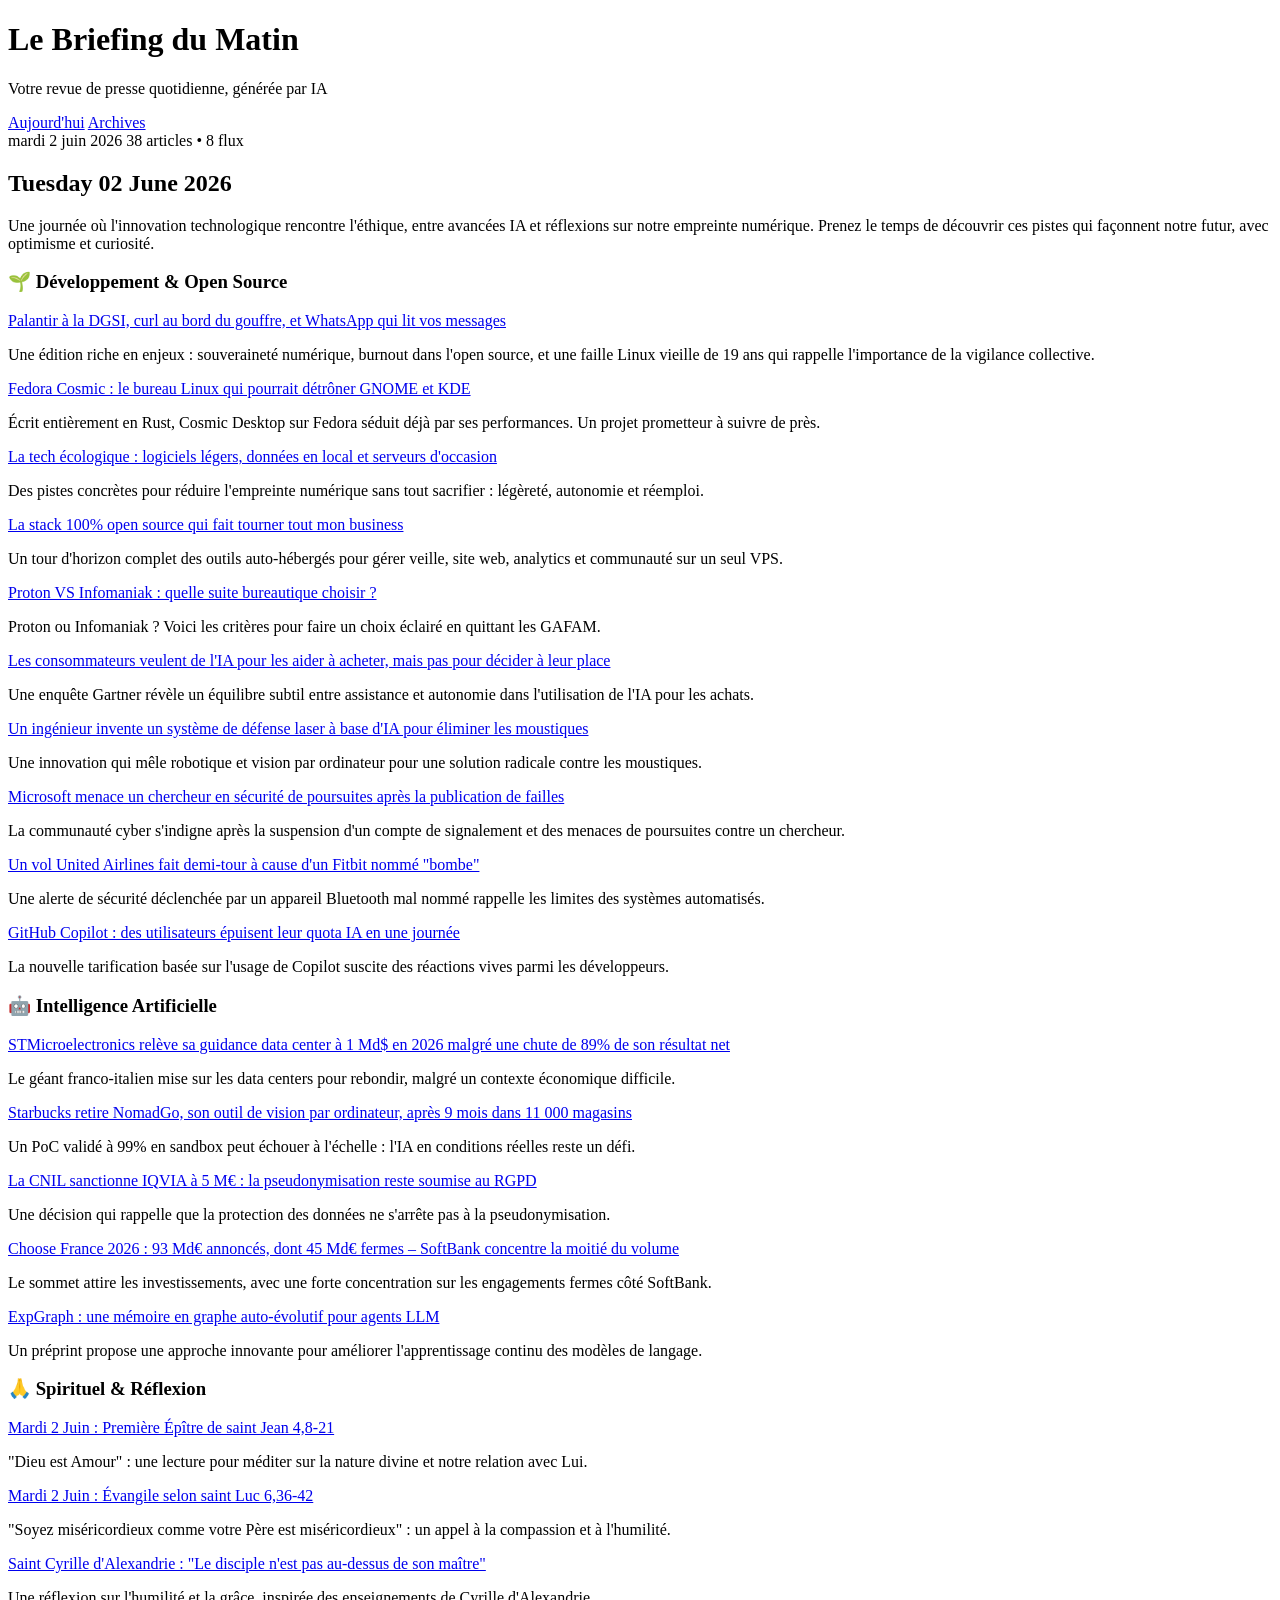
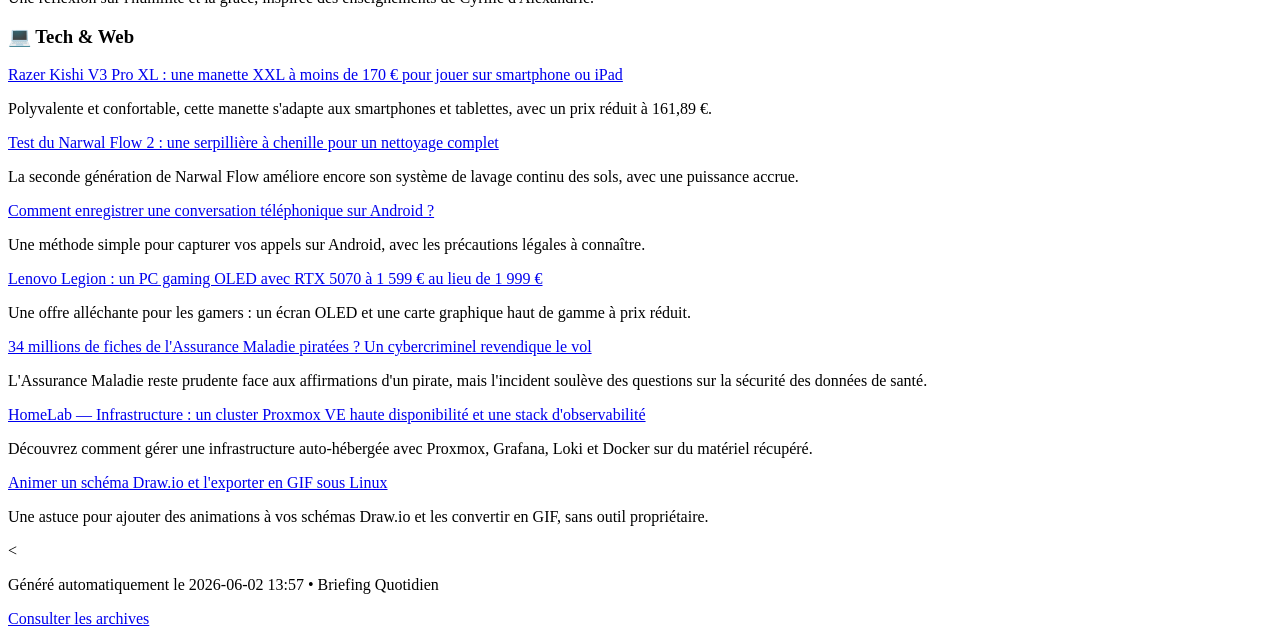
==== site/index.html @ 08c60a4f "Initialisation du Briefing Quotidien" ====
<!DOCTYPE html>
<html lang="fr">
<head>
    <meta charset="UTF-8">
    <meta name="viewport" content="width=device-width, initial-scale=1.0">
    <title>Le Briefing du Matin — mardi 2 juin 2026</title>
    <meta name="description" content="Votre revue de presse quotidienne, générée par IA">
    <link rel="stylesheet" href="/style.css">
</head>
<body>
    <div class="container">
        <header class="site-header">
            <h1 class="site-title">Le Briefing du Matin</h1>
            <p class="site-desc">Votre revue de presse quotidienne, générée par IA</p>
            <nav class="site-nav">
                <a href="/" class="nav-link">Aujourd'hui</a>
                <a href="/archives/" class="nav-link">Archives</a>
            </nav>
        </header>

        <main class="daily-briefing">
            <div class="briefing-meta">
                <time class="briefing-date" datetime="2026-06-02">mardi 2 juin 2026</time>
                <span class="article-count">38 articles • 8 flux</span>
            </div>

            <div class="briefing-content">
<section class="briefing-matin">
  <header class="briefing-header mb-6">
    <h2 class="subtitle has-text-weight-light is-size-5 mb-2">Tuesday 02 June 2026</h2>
    <p class="intro has-text-grey">
      Une journée où l'innovation technologique rencontre l'éthique, entre avancées IA et réflexions sur notre empreinte numérique. Prenez le temps de découvrir ces pistes qui façonnent notre futur, avec optimisme et curiosité.
    </p>
  </header>

  <section class="category">
    <h3 class="category-title is-size-4 mb-5">🌱 Développement & Open Source</h3>
    <article class="article-card mb-6">
      <a href="https://www.stackgui.de/newsletter/palantir-dgsi-curl-burnout-whatsapp-messages/" class="article-title is-size-5 has-text-primary">
        Palantir à la DGSI, curl au bord du gouffre, et WhatsApp qui lit vos messages
      </a>
      <p class="article-summary mt-2 has-text-grey-dark">
        Une édition riche en enjeux : souveraineté numérique, burnout dans l'open source, et une faille Linux vieille de 19 ans qui rappelle l'importance de la vigilance collective.
      </p>
    </article>

    <article class="article-card mb-6">
      <a href="https://www.stackgui.de/fedora-cosmic-bureau-linux-test/" class="article-title is-size-5 has-text-primary">
        Fedora Cosmic : le bureau Linux qui pourrait détrôner GNOME et KDE
      </a>
      <p class="article-summary mt-2 has-text-grey-dark">
        Écrit entièrement en Rust, Cosmic Desktop sur Fedora séduit déjà par ses performances. Un projet prometteur à suivre de près.
      </p>
    </article>

    <article class="article-card mb-6">
      <a href="https://www.stackgui.de/tech-ecologique-logiciels-legers-local-first-serveurs-occasion/" class="article-title is-size-5 has-text-primary">
        La tech écologique : logiciels légers, données en local et serveurs d'occasion
      </a>
      <p class="article-summary mt-2 has-text-grey-dark">
        Des pistes concrètes pour réduire l'empreinte numérique sans tout sacrifier : légèreté, autonomie et réemploi.
      </p>
    </article>

    <article class="article-card mb-6">
      <a href="https://www.stackgui.de/la-stack-100-open-source-qui-fait-tourner-mon-business/" class="article-title is-size-5 has-text-primary">
        La stack 100% open source qui fait tourner tout mon business
      </a>
      <p class="article-summary mt-2 has-text-grey-dark">
        Un tour d'horizon complet des outils auto-hébergés pour gérer veille, site web, analytics et communauté sur un seul VPS.
      </p>
    </article>

    <article class="article-card mb-6">
      <a href="https://www.stackgui.de/proton-workspace-vs-infomaniak-ksuite-comparatif/" class="article-title is-size-5 has-text-primary">
        Proton VS Infomaniak : quelle suite bureautique choisir ?
      </a>
      <p class="article-summary mt-2 has-text-grey-dark">
        Proton ou Infomaniak ? Voici les critères pour faire un choix éclairé en quittant les GAFAM.
      </p>
    </article>

    <article class="article-card mb-6">
      <a href="https://intelligence-artificielle.developpez.com/actu/383754/Les-consommateurs-souhaitent-beneficier-d-une-aide-a-l-achat-grace-a-l-IA-mais-ne-veulent-pas-que-celle-ci-prenne-les-decisions-d-achat-a-leur-place-selon-une-enquete-de-Gartner/" class="article-title is-size-5 has-text-primary">
        Les consommateurs veulent de l'IA pour les aider à acheter, mais pas pour décider à leur place
      </a>
      <p class="article-summary mt-2 has-text-grey-dark">
        Une enquête Gartner révèle un équilibre subtil entre assistance et autonomie dans l'utilisation de l'IA pour les achats.
      </p>
    </article>

    <article class="article-card mb-6">
      <a href="https://intelligence-artificielle.developpez.com/actu/383750/Un-ingenieur-met-au-point-un-systeme-de-defense-laser-a-base-d-IA-pour-eliminer-tous-les-moustiques-d-un-domicile-IA-ingredient-incontournable-pour-deboucher-sur-le-tueur-de-moustiques-ultime/" class="article-title is-size-5 has-text-primary">
        Un ingénieur invente un système de défense laser à base d'IA pour éliminer les moustiques
      </a>
      <p class="article-summary mt-2 has-text-grey-dark">
        Une innovation qui mêle robotique et vision par ordinateur pour une solution radicale contre les moustiques.
      </p>
    </article>

    <article class="article-card mb-6">
      <a href="https://microsoft.developpez.com/actu/383749/[base64]/" class="article-title is-size-5 has-text-primary">
        Microsoft menace un chercheur en sécurité de poursuites après la publication de failles
      </a>
      <p class="article-summary mt-2 has-text-grey-dark">
        La communauté cyber s'indigne après la suspension d'un compte de signalement et des menaces de poursuites contre un chercheur.
      </p>
    </article>

    <article class="article-card mb-6">
      <a href="https://securite.developpez.com/actu/383748/Un-vol-de-la-compagnie-United-Airlines-a-du-faire-demi-tour-vers-Newark-apres-qu-une-alerte-de-securite-a-ete-declenchee-par-le-nom-d-un-appareil-Bluetooth-un-adolescent-l-avait-baptise-bombe/" class="article-title is-size-5 has-text-primary">
        Un vol United Airlines fait demi-tour à cause d'un Fitbit nommé "bombe"
      </a>
      <p class="article-summary mt-2 has-text-grey-dark">
        Une alerte de sécurité déclenchée par un appareil Bluetooth mal nommé rappelle les limites des systèmes automatisés.
      </p>
    </article>

    <article class="article-card mb-6">
      <a href="https://intelligence-artificielle.developpez.com/actu/383742/[base64]/" class="article-title is-size-5 has-text-primary">
        GitHub Copilot : des utilisateurs épuisent leur quota IA en une journée
      </a>
      <p class="article-summary mt-2 has-text-grey-dark">
        La nouvelle tarification basée sur l'usage de Copilot suscite des réactions vives parmi les développeurs.
      </p>
    </article>
  </section>

  <section class="category">
    <h3 class="category-title is-size-4 mb-5">🤖 Intelligence Artificielle</h3>
    <article class="article-card mb-6">
      <a href="https://www.actuia.com/actualite/stmicroelectronics-releve-sa-guidance-data-center-a-1-md-en-2026-sur-fond-de-resultat-net-en-chute-de-89/" class="article-title is-size-5 has-text-primary">
        STMicroelectronics relève sa guidance data center à 1 Md$ en 2026 malgré une chute de 89% de son résultat net
      </a>
      <p class="article-summary mt-2 has-text-grey-dark">
        Le géant franco-italien mise sur les data centers pour rebondir, malgré un contexte économique difficile.
      </p>
    </article>

    <article class="article-card mb-6">
      <a href="https://www.actuia.com/actualite/starbucks-retire-loutil-de-vision-par-ordinateur-nomadgo-apres-neuf-mois-dans-11-000-magasins/" class="article-title is-size-5 has-text-primary">
        Starbucks retire NomadGo, son outil de vision par ordinateur, après 9 mois dans 11 000 magasins
      </a>
      <p class="article-summary mt-2 has-text-grey-dark">
        Un PoC validé à 99% en sandbox peut échouer à l'échelle : l'IA en conditions réelles reste un défi.
      </p>
    </article>

    <article class="article-card mb-6">
      <a href="https://www.actuia.com/actualite/cnil-sanctionne-iqvia-a-5-meur-la-pseudonymisation-reste-du-rgpd-pour-le-detenteur-des-cles/" class="article-title is-size-5 has-text-primary">
        La CNIL sanctionne IQVIA à 5 M€ : la pseudonymisation reste soumise au RGPD
      </a>
      <p class="article-summary mt-2 has-text-grey-dark">
        Une décision qui rappelle que la protection des données ne s'arrête pas à la pseudonymisation.
      </p>
    </article>

    <article class="article-card mb-6">
      <a href="https://www.actuia.com/actualite/choose-france-2026-93-mdseur-affiches-45-mdseur-fermes-softbank-concentre-la-moitie-du-volume/" class="article-title is-size-5 has-text-primary">
        Choose France 2026 : 93 Md€ annoncés, dont 45 Md€ fermes – SoftBank concentre la moitié du volume
      </a>
      <p class="article-summary mt-2 has-text-grey-dark">
        Le sommet attire les investissements, avec une forte concentration sur les engagements fermes côté SoftBank.
      </p>
    </article>

    <article class="article-card mb-6">
      <a href="https://www.actuia.com/actualite/le-preprint-expgraph-propose-une-memoire-en-graphe-auto-evolutif-pour-agents-llm/" class="article-title is-size-5 has-text-primary">
        ExpGraph : une mémoire en graphe auto-évolutif pour agents LLM
      </a>
      <p class="article-summary mt-2 has-text-grey-dark">
        Un préprint propose une approche innovante pour améliorer l'apprentissage continu des modèles de langage.
      </p>
    </article>
  </section>

  <section class="category">
    <h3 class="category-title is-size-4 mb-5">🙏 Spirituel & Réflexion</h3>
    <article class="article-card mb-6">
      <a href="https://fr.peripsum.org/TRF/gospel" class="article-title is-size-5 has-text-primary">
        Mardi 2 Juin : Première Épître de saint Jean 4,8-21
      </a>
      <p class="article-summary mt-2 has-text-grey-dark">
        "Dieu est Amour" : une lecture pour méditer sur la nature divine et notre relation avec Lui.
      </p>
    </article>

    <article class="article-card mb-6">
      <a href="https://fr.peripsum.org/TRF/gospel" class="article-title is-size-5 has-text-primary">
        Mardi 2 Juin : Évangile selon saint Luc 6,36-42
      </a>
      <p class="article-summary mt-2 has-text-grey-dark">
        "Soyez miséricordieux comme votre Père est miséricordieux" : un appel à la compassion et à l'humilité.
      </p>
    </article>

    <article class="article-card mb-6">
      <a href="https://fr.peripsum.org/TRF/gospel" class="article-title is-size-5 has-text-primary">
        Saint Cyrille d'Alexandrie : "Le disciple n'est pas au-dessus de son maître"
      </a>
      <p class="article-summary mt-2 has-text-grey-dark">
        Une réflexion sur l'humilité et la grâce, inspirée des enseignements de Cyrille d'Alexandrie.
      </p>
    </article>
  </section>

  <section class="category">
    <h3 class="category-title is-size-4 mb-5">💻 Tech & Web</h3>
    <article class="article-card mb-6">
      <a href="https://www.frandroid.com/bons-plans/3122577_manette-xxl-prix-reduit-notee-9-10-la-razer-kishi-v3-pro-xl-qui-peut-accueillir-un-smartphone-ou-un-ipad-pro-coute-moins-de-170-e" class="article-title is-size-5 has-text-primary">
        Razer Kishi V3 Pro XL : une manette XXL à moins de 170 € pour jouer sur smartphone ou iPad
      </a>
      <p class="article-summary mt-2 has-text-grey-dark">
        Polyvalente et confortable, cette manette s'adapte aux smartphones et tablettes, avec un prix réduit à 161,89 €.
      </p>
    </article>

    <article class="article-card mb-6">
      <a href="https://www.frandroid.com/test/3089181_test-du-narwal-flow-2-une-serpilliere-a-chenille-pour-un-nettoyage-complet" class="article-title is-size-5 has-text-primary">
        Test du Narwal Flow 2 : une serpillière à chenille pour un nettoyage complet
      </a>
      <p class="article-summary mt-2 has-text-grey-dark">
        La seconde génération de Narwal Flow améliore encore son système de lavage continu des sols, avec une puissance accrue.
      </p>
    </article>

    <article class="article-card mb-6">
      <a href="https://www.frandroid.com/comment-faire/2622617_comment-enregistrer-une-conversation-telephonique-sur-android" class="article-title is-size-5 has-text-primary">
        Comment enregistrer une conversation téléphonique sur Android ?
      </a>
      <p class="article-summary mt-2 has-text-grey-dark">
        Une méthode simple pour capturer vos appels sur Android, avec les précautions légales à connaître.
      </p>
    </article>

    <article class="article-card mb-6">
      <a href="https://www.frandroid.com/bons-plans/3122533_ce-monstre-de-puissance-signe-lenovo-avec-ecran-oled-et-une-rtx-5070-perd-400-e" class="article-title is-size-5 has-text-primary">
        Lenovo Legion : un PC gaming OLED avec RTX 5070 à 1 599 € au lieu de 1 999 €
      </a>
      <p class="article-summary mt-2 has-text-grey-dark">
        Une offre alléchante pour les gamers : un écran OLED et une carte graphique haut de gamme à prix réduit.
      </p>
    </article>

    <article class="article-card mb-6">
      <a href="https://www.frandroid.com/culture-tech/3122155_numeros-de-secu-identitees-34-millions-de-fiches-de-lassurance-maladie-piratees" class="article-title is-size-5 has-text-primary">
        34 millions de fiches de l'Assurance Maladie piratées ? Un cybercriminel revendique le vol
      </a>
      <p class="article-summary mt-2 has-text-grey-dark">
        L'Assurance Maladie reste prudente face aux affirmations d'un pirate, mais l'incident soulève des questions sur la sécurité des données de santé.
      </p>
    </article>

    <article class="article-card mb-6">
      <a href="https://blog.ldtr.ovh/projets/homelab/" class="article-title is-size-5 has-text-primary">
        HomeLab — Infrastructure : un cluster Proxmox VE haute disponibilité et une stack d'observabilité
      </a>
      <p class="article-summary mt-2 has-text-grey-dark">
        Découvrez comment gérer une infrastructure auto-hébergée avec Proxmox, Grafana, Loki et Docker sur du matériel récupéré.
      </p>
    </article>

    <article class="article-card mb-6">
      <a href="https://blog.ldtr.ovh/posts/draw.io_anim_to_gif/" class="article-title is-size-5 has-text-primary">
        Animer un schéma Draw.io et l'exporter en GIF sous Linux
      </a>
      <p class="article-summary mt-2 has-text-grey-dark">
        Une astuce pour ajouter des animations à vos schémas Draw.io et les convertir en GIF, sans outil propriétaire.
      </p>
    </article>

    <article class="article-card mb-6">
      <
            </div>
        </main>

        <footer class="site-footer">
            <p>Généré automatiquement le 2026-06-02 13:57 • Briefing Quotidien</p>
            <p><a href="/archives/">Consulter les archives</a></p>
        </footer>
    </div>
</body>
</html>
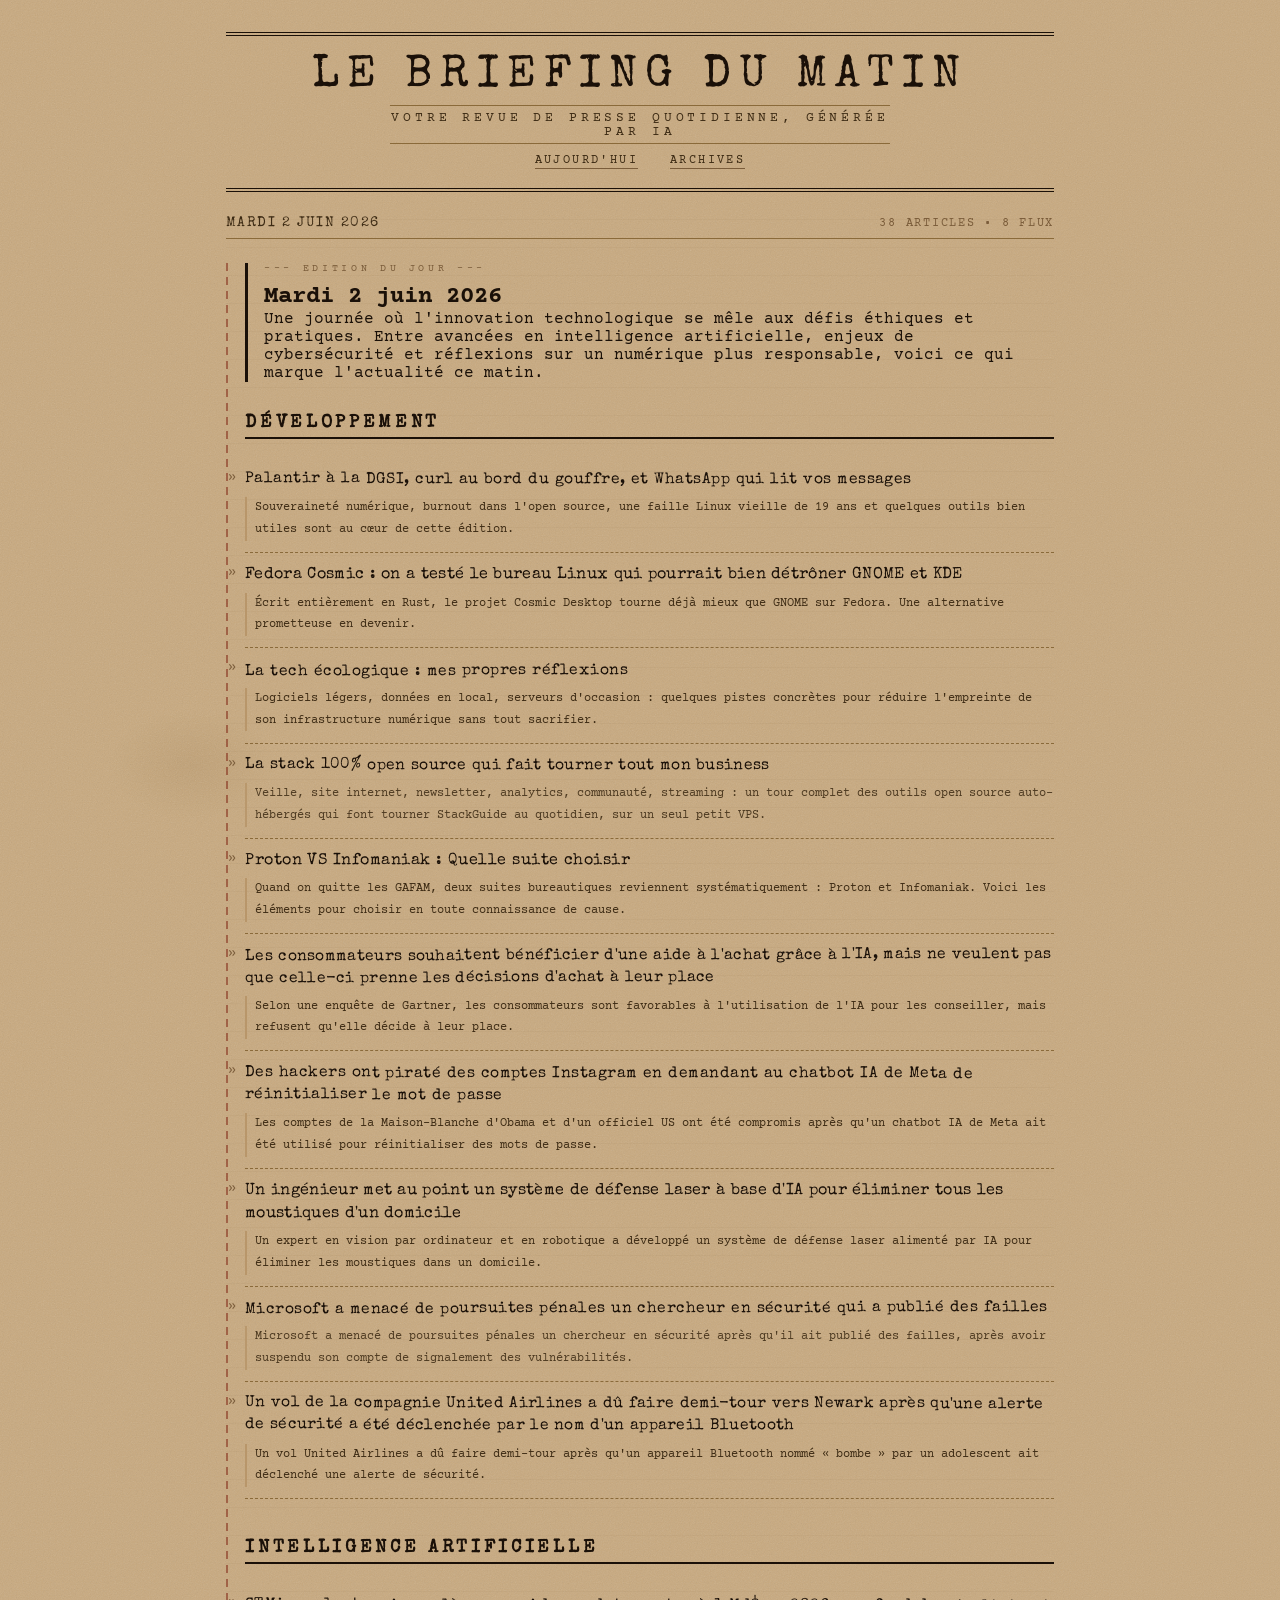
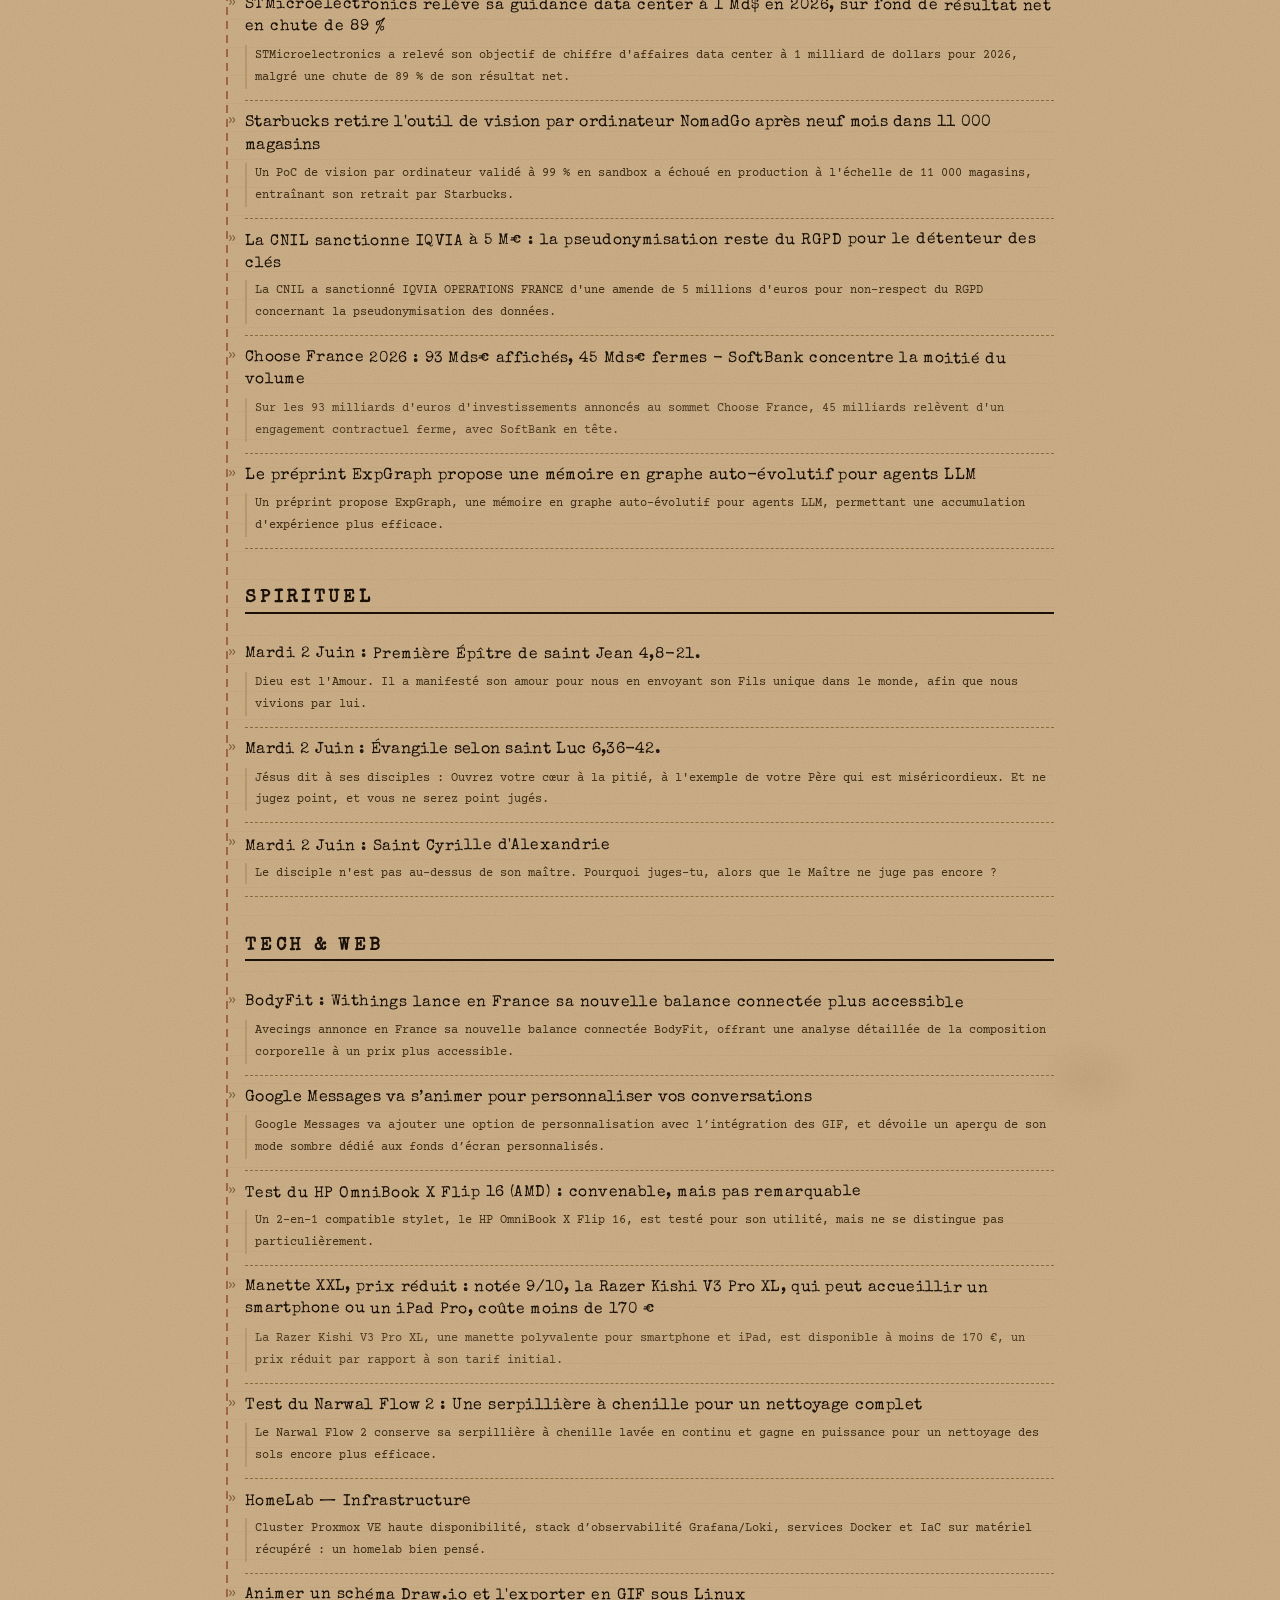
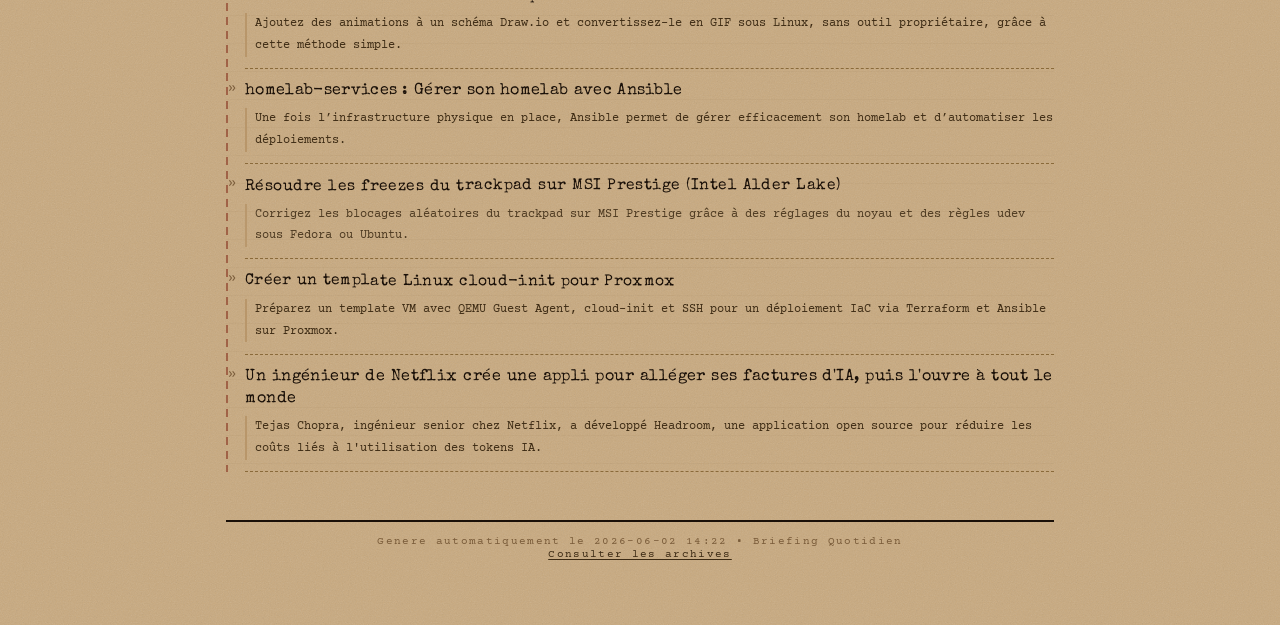
==== commit d65e30e0: "Theme papier vieilli + correction bugs archives/CSS + README - Nouveau theme papier vieilli (Special" ====
--- a/site/index.html
+++ b/site/index.html
@@ -5,278 +5,168 @@
     <meta name="viewport" content="width=device-width, initial-scale=1.0">
     <title>Le Briefing du Matin — mardi 2 juin 2026</title>
     <meta name="description" content="Votre revue de presse quotidienne, générée par IA">
-    <link rel="stylesheet" href="/style.css">
+    <link rel="stylesheet" href="style.css">
 </head>
 <body>
     <div class="container">
         <header class="site-header">
+            <span class="masthead">Le Briefing du Matin</span>
             <h1 class="site-title">Le Briefing du Matin</h1>
             <p class="site-desc">Votre revue de presse quotidienne, générée par IA</p>
             <nav class="site-nav">
-                <a href="/" class="nav-link">Aujourd'hui</a>
-                <a href="/archives/" class="nav-link">Archives</a>
+                <a href="" class="nav-link">Aujourd'hui</a>
+                <a href="archives/" class="nav-link">Archives</a>
             </nav>
         </header>
 
         <main class="daily-briefing">
             <div class="briefing-meta">
                 <time class="briefing-date" datetime="2026-06-02">mardi 2 juin 2026</time>
-                <span class="article-count">38 articles • 8 flux</span>
+                <span class="article-count">38 articles &bull; 8 flux</span>
             </div>
 
             <div class="briefing-content">
-<section class="briefing-matin">
-  <header class="briefing-header mb-6">
-    <h2 class="subtitle has-text-weight-light is-size-5 mb-2">Tuesday 02 June 2026</h2>
-    <p class="intro has-text-grey">
-      Une journée où l'innovation technologique rencontre l'éthique, entre avancées IA et réflexions sur notre empreinte numérique. Prenez le temps de découvrir ces pistes qui façonnent notre futur, avec optimisme et curiosité.
-    </p>
-  </header>
+<div class="briefing-header">
+    <h2>Mardi 2 juin 2026</h2>
+    <p>Une journée où l'innovation technologique se mêle aux défis éthiques et pratiques. Entre avancées en intelligence artificielle, enjeux de cybersécurité et réflexions sur un numérique plus responsable, voici ce qui marque l'actualité ce matin.</p>
+</div>
 
-  <section class="category">
-    <h3 class="category-title is-size-4 mb-5">🌱 Développement & Open Source</h3>
-    <article class="article-card mb-6">
-      <a href="https://www.stackgui.de/newsletter/palantir-dgsi-curl-burnout-whatsapp-messages/" class="article-title is-size-5 has-text-primary">
-        Palantir à la DGSI, curl au bord du gouffre, et WhatsApp qui lit vos messages
-      </a>
-      <p class="article-summary mt-2 has-text-grey-dark">
-        Une édition riche en enjeux : souveraineté numérique, burnout dans l'open source, et une faille Linux vieille de 19 ans qui rappelle l'importance de la vigilance collective.
-      </p>
+<section class="category">
+    <h3 class="category-title">Développement</h3>
+    <article class="article-card">
+        <a href="https://www.stackgui.de/newsletter/palantir-dgsi-curl-burnout-whatsapp-messages/" class="article-title">Palantir à la DGSI, curl au bord du gouffre, et WhatsApp qui lit vos messages</a>
+        <p class="article-summary">Souveraineté numérique, burnout dans l'open source, une faille Linux vieille de 19 ans et quelques outils bien utiles sont au cœur de cette édition.</p>
     </article>
+    <article class="article-card">
+        <a href="https://www.stackgui.de/fedora-cosmic-bureau-linux-test/" class="article-title">Fedora Cosmic : on a testé le bureau Linux qui pourrait bien détrôner GNOME et KDE</a>
+        <p class="article-summary">Écrit entièrement en Rust, le projet Cosmic Desktop tourne déjà mieux que GNOME sur Fedora. Une alternative prometteuse en devenir.</p>
+    </article>
+    <article class="article-card">
+        <a href="https://www.stackgui.de/tech-ecologique-logiciels-legers-local-first-serveurs-occasion/" class="article-title">La tech écologique : mes propres réflexions</a>
+        <p class="article-summary">Logiciels légers, données en local, serveurs d'occasion : quelques pistes concrètes pour réduire l'empreinte de son infrastructure numérique sans tout sacrifier.</p>
+    </article>
+    <article class="article-card">
+        <a href="https://www.stackgui.de/la-stack-100-open-source-qui-fait-tourner-mon-business/" class="article-title">La stack 100% open source qui fait tourner tout mon business</a>
+        <p class="article-summary">Veille, site internet, newsletter, analytics, communauté, streaming : un tour complet des outils open source auto-hébergés qui font tourner StackGuide au quotidien, sur un seul petit VPS.</p>
+    </article>
+    <article class="article-card">
+        <a href="https://www.stackgui.de/proton-workspace-vs-infomaniak-ksuite-comparatif/" class="article-title">Proton VS Infomaniak : Quelle suite choisir</a>
+        <p class="article-summary">Quand on quitte les GAFAM, deux suites bureautiques reviennent systématiquement : Proton et Infomaniak. Voici les éléments pour choisir en toute connaissance de cause.</p>
+    </article>
+    <article class="article-card">
+        <a href="https://intelligence-artificielle.developpez.com/actu/383754/Les-consommateurs-souhaitent-beneficier-d-une-aide-a-l-achat-grace-a-l-IA-mais-ne-veulent-pas-que-celle-ci-prenne-les-decisions-d-achat-a-leur-place-selon-une-enquete-de-Gartner/" class="article-title">Les consommateurs souhaitent bénéficier d'une aide à l'achat grâce à l'IA, mais ne veulent pas que celle-ci prenne les décisions d'achat à leur place</a>
+        <p class="article-summary">Selon une enquête de Gartner, les consommateurs sont favorables à l'utilisation de l'IA pour les conseiller, mais refusent qu'elle décide à leur place.</p>
+    </article>
+    <article class="article-card">
+        <a href="https://securite.developpez.com/actu/383753/Des-hackers-ont-pirate-des-comptes-Instagram-en-demandant-au-chatbot-IA-de-Meta-de-reinitialiser-le-mot-de-passe-les-comptes-de-la-Maison-Blanche-d-Obama-et-d-un-officiel-US-ont-ete-compromis/" class="article-title">Des hackers ont piraté des comptes Instagram en demandant au chatbot IA de Meta de réinitialiser le mot de passe</a>
+        <p class="article-summary">Les comptes de la Maison-Blanche d'Obama et d'un officiel US ont été compromis après qu'un chatbot IA de Meta ait été utilisé pour réinitialiser des mots de passe.</p>
+    </article>
+    <article class="article-card">
+        <a href="https://intelligence-artificielle.developpez.com/actu/383750/Un-ingenieur-met-au-point-un-systeme-de-defense-laser-a-base-d-IA-pour-eliminer-tous-les-moustiques-d-un-domicile-IA-ingredient-incontournable-pour-deboucher-sur-le-tueur-de-moustiques-ultime/" class="article-title">Un ingénieur met au point un système de défense laser à base d'IA pour éliminer tous les moustiques d'un domicile</a>
+        <p class="article-summary">Un expert en vision par ordinateur et en robotique a développé un système de défense laser alimenté par IA pour éliminer les moustiques dans un domicile.</p>
+    </article>
+    <article class="article-card">
+        <a href="https://microsoft.developpez.com/actu/383749/[base64]/" class="article-title">Microsoft a menacé de poursuites pénales un chercheur en sécurité qui a publié des failles</a>
+        <p class="article-summary">Microsoft a menacé de poursuites pénales un chercheur en sécurité après qu'il ait publié des failles, après avoir suspendu son compte de signalement des vulnérabilités.</p>
+    </article>
+    <article class="article-card">
+        <a href="https://securite.developpez.com/actu/383748/Un-vol-de-la-compagnie-United-Airlines-a-du-faire-demi-tour-vers-Newark-apres-qu-une-alerte-de-securite-a-ete-declenchee-par-le-nom-d-un-appareil-Bluetooth-un-adolescent-l-avait-baptise-bombe/" class="article-title">Un vol de la compagnie United Airlines a dû faire demi-tour vers Newark après qu'une alerte de sécurité a été déclenchée par le nom d'un appareil Bluetooth</a>
+        <p class="article-summary">Un vol United Airlines a dû faire demi-tour après qu'un appareil Bluetooth nommé « bombe » par un adolescent ait déclenché une alerte de sécurité.</p>
+    </article>
+</section>
 
-    <article class="article-card mb-6">
-      <a href="https://www.stackgui.de/fedora-cosmic-bureau-linux-test/" class="article-title is-size-5 has-text-primary">
-        Fedora Cosmic : le bureau Linux qui pourrait détrôner GNOME et KDE
-      </a>
-      <p class="article-summary mt-2 has-text-grey-dark">
-        Écrit entièrement en Rust, Cosmic Desktop sur Fedora séduit déjà par ses performances. Un projet prometteur à suivre de près.
-      </p>
+<section class="category">
+    <h3 class="category-title">Intelligence Artificielle</h3>
+    <article class="article-card">
+        <a href="https://www.actuia.com/actualite/stmicroelectronics-releve-sa-guidance-data-center-a-1-md-en-2026-sur-fond-de-resultat-net-en-chute-de-89/" class="article-title">STMicroelectronics relève sa guidance data center à 1 Md$ en 2026, sur fond de résultat net en chute de 89 %</a>
+        <p class="article-summary">STMicroelectronics a relevé son objectif de chiffre d'affaires data center à 1 milliard de dollars pour 2026, malgré une chute de 89 % de son résultat net.</p>
     </article>
+    <article class="article-card">
+        <a href="https://www.actuia.com/actualite/starbucks-retire-loutil-de-vision-par-ordinateur-nomadgo-apres-neuf-mois-dans-11-000-magasins/" class="article-title">Starbucks retire l'outil de vision par ordinateur NomadGo après neuf mois dans 11 000 magasins</a>
+        <p class="article-summary">Un PoC de vision par ordinateur validé à 99 % en sandbox a échoué en production à l'échelle de 11 000 magasins, entraînant son retrait par Starbucks.</p>
+    </article>
+    <article class="article-card">
+        <a href="https://www.actuia.com/actualite/cnil-sanctionne-iqvia-a-5-meur-la-pseudonymisation-reste-du-rgpd-pour-le-detenteur-des-cles/" class="article-title">La CNIL sanctionne IQVIA à 5 M€ : la pseudonymisation reste du RGPD pour le détenteur des clés</a>
+        <p class="article-summary">La CNIL a sanctionné IQVIA OPERATIONS FRANCE d'une amende de 5 millions d'euros pour non-respect du RGPD concernant la pseudonymisation des données.</p>
+    </article>
+    <article class="article-card">
+        <a href="https://www.actuia.com/actualite/choose-france-2026-93-mdseur-affiches-45-mdseur-fermes-softbank-concentre-la-moitie-du-volume/" class="article-title">Choose France 2026 : 93 Mds€ affichés, 45 Mds€ fermes - SoftBank concentre la moitié du volume</a>
+        <p class="article-summary">Sur les 93 milliards d'euros d'investissements annoncés au sommet Choose France, 45 milliards relèvent d'un engagement contractuel ferme, avec SoftBank en tête.</p>
+    </article>
+    <article class="article-card">
+        <a href="https://www.actuia.com/actualite/le-preprint-expgraph-propose-une-memoire-en-graphe-auto-evolutif-pour-agents-llm/" class="article-title">Le préprint ExpGraph propose une mémoire en graphe auto-évolutif pour agents LLM</a>
+        <p class="article-summary">Un préprint propose ExpGraph, une mémoire en graphe auto-évolutif pour agents LLM, permettant une accumulation d'expérience plus efficace.</p>
+    </article>
+</section>
 
-    <article class="article-card mb-6">
-      <a href="https://www.stackgui.de/tech-ecologique-logiciels-legers-local-first-serveurs-occasion/" class="article-title is-size-5 has-text-primary">
-        La tech écologique : logiciels légers, données en local et serveurs d'occasion
-      </a>
-      <p class="article-summary mt-2 has-text-grey-dark">
-        Des pistes concrètes pour réduire l'empreinte numérique sans tout sacrifier : légèreté, autonomie et réemploi.
-      </p>
+<section class="category">
+    <h3 class="category-title">Spirituel</h3>
+    <article class="article-card">
+        <a href="https://fr.peripsum.org/TRF/gospel" class="article-title">Mardi 2 Juin : Première Épître de saint Jean 4,8-21.</a>
+        <p class="article-summary">Dieu est l'Amour. Il a manifesté son amour pour nous en envoyant son Fils unique dans le monde, afin que nous vivions par lui.</p>
     </article>
+    <article class="article-card">
+        <a href="https://fr.peripsum.org/TRF/gospel" class="article-title">Mardi 2 Juin : Évangile selon saint Luc 6,36-42.</a>
+        <p class="article-summary">Jésus dit à ses disciples : Ouvrez votre cœur à la pitié, à l'exemple de votre Père qui est miséricordieux. Et ne jugez point, et vous ne serez point jugés.</p>
+    </article>
+    <article class="article-card">
+        <a href="https://fr.peripsum.org/TRF/gospel" class="article-title">Mardi 2 Juin : Saint Cyrille d'Alexandrie</a>
+        <p class="article-summary">Le disciple n'est pas au-dessus de son maître. Pourquoi juges-tu, alors que le Maître ne juge pas encore ?</p>
+    </article>
+</section>
 
-    <article class="article-card mb-6">
-      <a href="https://www.stackgui.de/la-stack-100-open-source-qui-fait-tourner-mon-business/" class="article-title is-size-5 has-text-primary">
-        La stack 100% open source qui fait tourner tout mon business
-      </a>
-      <p class="article-summary mt-2 has-text-grey-dark">
-        Un tour d'horizon complet des outils auto-hébergés pour gérer veille, site web, analytics et communauté sur un seul VPS.
-      </p>
+<section class="category">
+    <h3 class="category-title">Tech & Web</h3>
+    <article class="article-card">
+        <a href="https://www.frandroid.com/marques/withings/3117725_bodyfit-withings-lance-en-france-sa-nouvelle-balance-connectee-plus-accessible" class="article-title">BodyFit : Withings lance en France sa nouvelle balance connectée plus accessible</a>
+        <p class="article-summary">Avecings annonce en France sa nouvelle balance connectée BodyFit, offrant une analyse détaillée de la composition corporelle à un prix plus accessible.</p>
     </article>
-
-    <article class="article-card mb-6">
-      <a href="https://www.stackgui.de/proton-workspace-vs-infomaniak-ksuite-comparatif/" class="article-title is-size-5 has-text-primary">
-        Proton VS Infomaniak : quelle suite bureautique choisir ?
-      </a>
-      <p class="article-summary mt-2 has-text-grey-dark">
-        Proton ou Infomaniak ? Voici les critères pour faire un choix éclairé en quittant les GAFAM.
-      </p>
+    <article class="article-card">
+        <a href="https://www.frandroid.com/marques/google/3122439_google-messages-va-sanimer-pour-personnaliser-vos-conversations" class="article-title">Google Messages va s’animer pour personnaliser vos conversations</a>
+        <p class="article-summary">Google Messages va ajouter une option de personnalisation avec l’intégration des GIF, et dévoile un aperçu de son mode sombre dédié aux fonds d’écran personnalisés.</p>
     </article>
-
-    <article class="article-card mb-6">
-      <a href="https://intelligence-artificielle.developpez.com/actu/383754/Les-consommateurs-souhaitent-beneficier-d-une-aide-a-l-achat-grace-a-l-IA-mais-ne-veulent-pas-que-celle-ci-prenne-les-decisions-d-achat-a-leur-place-selon-une-enquete-de-Gartner/" class="article-title is-size-5 has-text-primary">
-        Les consommateurs veulent de l'IA pour les aider à acheter, mais pas pour décider à leur place
-      </a>
-      <p class="article-summary mt-2 has-text-grey-dark">
-        Une enquête Gartner révèle un équilibre subtil entre assistance et autonomie dans l'utilisation de l'IA pour les achats.
-      </p>
+    <article class="article-card">
+        <a href="https://www.frandroid.com/marques/hp/3100189_test-du-hp-omnibook-x-flip-16-amd-convenable-mais-pas-remarquable" class="article-title">Test du HP OmniBook X Flip 16 (AMD) : convenable, mais pas remarquable</a>
+        <p class="article-summary">Un 2-en-1 compatible stylet, le HP OmniBook X Flip 16, est testé pour son utilité, mais ne se distingue pas particulièrement.</p>
     </article>
-
-    <article class="article-card mb-6">
-      <a href="https://intelligence-artificielle.developpez.com/actu/383750/Un-ingenieur-met-au-point-un-systeme-de-defense-laser-a-base-d-IA-pour-eliminer-tous-les-moustiques-d-un-domicile-IA-ingredient-incontournable-pour-deboucher-sur-le-tueur-de-moustiques-ultime/" class="article-title is-size-5 has-text-primary">
-        Un ingénieur invente un système de défense laser à base d'IA pour éliminer les moustiques
-      </a>
-      <p class="article-summary mt-2 has-text-grey-dark">
-        Une innovation qui mêle robotique et vision par ordinateur pour une solution radicale contre les moustiques.
-      </p>
+    <article class="article-card">
+        <a href="https://www.frandroid.com/bons-plans/3122577_manette-xxl-prix-reduit-notee-9-10-la-razer-kishi-v3-pro-xl-qui-peut-accueillir-un-smartphone-ou-un-ipad-pro-coute-moins-de-170-e" class="article-title">Manette XXL, prix réduit : notée 9/10, la Razer Kishi V3 Pro XL, qui peut accueillir un smartphone ou un iPad Pro, coûte moins de 170 €</a>
+        <p class="article-summary">La Razer Kishi V3 Pro XL, une manette polyvalente pour smartphone et iPad, est disponible à moins de 170 €, un prix réduit par rapport à son tarif initial.</p>
     </article>
-
-    <article class="article-card mb-6">
-      <a href="https://microsoft.developpez.com/actu/383749/[base64]/" class="article-title is-size-5 has-text-primary">
-        Microsoft menace un chercheur en sécurité de poursuites après la publication de failles
-      </a>
-      <p class="article-summary mt-2 has-text-grey-dark">
-        La communauté cyber s'indigne après la suspension d'un compte de signalement et des menaces de poursuites contre un chercheur.
-      </p>
+    <article class="article-card">
+        <a href="https://www.frandroid.com/test/3089181_test-du-narwal-flow-2-une-serpilliere-a-chenille-pour-un-nettoyage-complet" class="article-title">Test du Narwal Flow 2 : Une serpillière à chenille pour un nettoyage complet</a>
+        <p class="article-summary">Le Narwal Flow 2 conserve sa serpillière à chenille lavée en continu et gagne en puissance pour un nettoyage des sols encore plus efficace.</p>
     </article>
-
-    <article class="article-card mb-6">
-      <a href="https://securite.developpez.com/actu/383748/Un-vol-de-la-compagnie-United-Airlines-a-du-faire-demi-tour-vers-Newark-apres-qu-une-alerte-de-securite-a-ete-declenchee-par-le-nom-d-un-appareil-Bluetooth-un-adolescent-l-avait-baptise-bombe/" class="article-title is-size-5 has-text-primary">
-        Un vol United Airlines fait demi-tour à cause d'un Fitbit nommé "bombe"
-      </a>
-      <p class="article-summary mt-2 has-text-grey-dark">
-        Une alerte de sécurité déclenchée par un appareil Bluetooth mal nommé rappelle les limites des systèmes automatisés.
-      </p>
+    <article class="article-card">
+        <a href="https://blog.ldtr.ovh/projets/homelab/" class="article-title">HomeLab — Infrastructure</a>
+        <p class="article-summary">Cluster Proxmox VE haute disponibilité, stack d’observabilité Grafana/Loki, services Docker et IaC sur matériel récupéré : un homelab bien pensé.</p>
     </article>
-
-    <article class="article-card mb-6">
-      <a href="https://intelligence-artificielle.developpez.com/actu/383742/[base64]/" class="article-title is-size-5 has-text-primary">
-        GitHub Copilot : des utilisateurs épuisent leur quota IA en une journée
-      </a>
-      <p class="article-summary mt-2 has-text-grey-dark">
-        La nouvelle tarification basée sur l'usage de Copilot suscite des réactions vives parmi les développeurs.
-      </p>
+    <article class="article-card">
+        <a href="https://blog.ldtr.ovh/posts/draw.io_anim_to_gif/" class="article-title">Animer un schéma Draw.io et l'exporter en GIF sous Linux</a>
+        <p class="article-summary">Ajoutez des animations à un schéma Draw.io et convertissez-le en GIF sous Linux, sans outil propriétaire, grâce à cette méthode simple.</p>
     </article>
-  </section>
-
-  <section class="category">
-    <h3 class="category-title is-size-4 mb-5">🤖 Intelligence Artificielle</h3>
-    <article class="article-card mb-6">
-      <a href="https://www.actuia.com/actualite/stmicroelectronics-releve-sa-guidance-data-center-a-1-md-en-2026-sur-fond-de-resultat-net-en-chute-de-89/" class="article-title is-size-5 has-text-primary">
-        STMicroelectronics relève sa guidance data center à 1 Md$ en 2026 malgré une chute de 89% de son résultat net
-      </a>
-      <p class="article-summary mt-2 has-text-grey-dark">
-        Le géant franco-italien mise sur les data centers pour rebondir, malgré un contexte économique difficile.
-      </p>
+    <article class="article-card">
+        <a href="https://blog.ldtr.ovh/projets/homelab-services/" class="article-title">homelab-services : Gérer son homelab avec Ansible</a>
+        <p class="article-summary">Une fois l’infrastructure physique en place, Ansible permet de gérer efficacement son homelab et d’automatiser les déploiements.</p>
     </article>
-
-    <article class="article-card mb-6">
-      <a href="https://www.actuia.com/actualite/starbucks-retire-loutil-de-vision-par-ordinateur-nomadgo-apres-neuf-mois-dans-11-000-magasins/" class="article-title is-size-5 has-text-primary">
-        Starbucks retire NomadGo, son outil de vision par ordinateur, après 9 mois dans 11 000 magasins
-      </a>
-      <p class="article-summary mt-2 has-text-grey-dark">
-        Un PoC validé à 99% en sandbox peut échouer à l'échelle : l'IA en conditions réelles reste un défi.
-      </p>
+    <article class="article-card">
+        <a href="https://blog.ldtr.ovh/posts/trackpad-solution-msi/" class="article-title">Résoudre les freezes du trackpad sur MSI Prestige (Intel Alder Lake)</a>
+        <p class="article-summary">Corrigez les blocages aléatoires du trackpad sur MSI Prestige grâce à des réglages du noyau et des règles udev sous Fedora ou Ubuntu.</p>
     </article>
-
-    <article class="article-card mb-6">
-      <a href="https://www.actuia.com/actualite/cnil-sanctionne-iqvia-a-5-meur-la-pseudonymisation-reste-du-rgpd-pour-le-detenteur-des-cles/" class="article-title is-size-5 has-text-primary">
-        La CNIL sanctionne IQVIA à 5 M€ : la pseudonymisation reste soumise au RGPD
-      </a>
-      <p class="article-summary mt-2 has-text-grey-dark">
-        Une décision qui rappelle que la protection des données ne s'arrête pas à la pseudonymisation.
-      </p>
+    <article class="article-card">
+        <a href="https://blog.ldtr.ovh/posts/proxmox-template-linux-cloud-init/" class="article-title">Créer un template Linux cloud-init pour Proxmox</a>
+        <p class="article-summary">Préparez un template VM avec QEMU Guest Agent, cloud-init et SSH pour un déploiement IaC via Terraform et Ansible sur Proxmox.</p>
     </article>
-
-    <article class="article-card mb-6">
-      <a href="https://www.actuia.com/actualite/choose-france-2026-93-mdseur-affiches-45-mdseur-fermes-softbank-concentre-la-moitie-du-volume/" class="article-title is-size-5 has-text-primary">
-        Choose France 2026 : 93 Md€ annoncés, dont 45 Md€ fermes – SoftBank concentre la moitié du volume
-      </a>
-      <p class="article-summary mt-2 has-text-grey-dark">
-        Le sommet attire les investissements, avec une forte concentration sur les engagements fermes côté SoftBank.
-      </p>
-    </article>
-
-    <article class="article-card mb-6">
-      <a href="https://www.actuia.com/actualite/le-preprint-expgraph-propose-une-memoire-en-graphe-auto-evolutif-pour-agents-llm/" class="article-title is-size-5 has-text-primary">
-        ExpGraph : une mémoire en graphe auto-évolutif pour agents LLM
-      </a>
-      <p class="article-summary mt-2 has-text-grey-dark">
-        Un préprint propose une approche innovante pour améliorer l'apprentissage continu des modèles de langage.
-      </p>
-    </article>
-  </section>
-
-  <section class="category">
-    <h3 class="category-title is-size-4 mb-5">🙏 Spirituel & Réflexion</h3>
-    <article class="article-card mb-6">
-      <a href="https://fr.peripsum.org/TRF/gospel" class="article-title is-size-5 has-text-primary">
-        Mardi 2 Juin : Première Épître de saint Jean 4,8-21
-      </a>
-      <p class="article-summary mt-2 has-text-grey-dark">
-        "Dieu est Amour" : une lecture pour méditer sur la nature divine et notre relation avec Lui.
-      </p>
-    </article>
-
-    <article class="article-card mb-6">
-      <a href="https://fr.peripsum.org/TRF/gospel" class="article-title is-size-5 has-text-primary">
-        Mardi 2 Juin : Évangile selon saint Luc 6,36-42
-      </a>
-      <p class="article-summary mt-2 has-text-grey-dark">
-        "Soyez miséricordieux comme votre Père est miséricordieux" : un appel à la compassion et à l'humilité.
-      </p>
-    </article>
-
-    <article class="article-card mb-6">
-      <a href="https://fr.peripsum.org/TRF/gospel" class="article-title is-size-5 has-text-primary">
-        Saint Cyrille d'Alexandrie : "Le disciple n'est pas au-dessus de son maître"
-      </a>
-      <p class="article-summary mt-2 has-text-grey-dark">
-        Une réflexion sur l'humilité et la grâce, inspirée des enseignements de Cyrille d'Alexandrie.
-      </p>
-    </article>
-  </section>
-
-  <section class="category">
-    <h3 class="category-title is-size-4 mb-5">💻 Tech & Web</h3>
-    <article class="article-card mb-6">
-      <a href="https://www.frandroid.com/bons-plans/3122577_manette-xxl-prix-reduit-notee-9-10-la-razer-kishi-v3-pro-xl-qui-peut-accueillir-un-smartphone-ou-un-ipad-pro-coute-moins-de-170-e" class="article-title is-size-5 has-text-primary">
-        Razer Kishi V3 Pro XL : une manette XXL à moins de 170 € pour jouer sur smartphone ou iPad
-      </a>
-      <p class="article-summary mt-2 has-text-grey-dark">
-        Polyvalente et confortable, cette manette s'adapte aux smartphones et tablettes, avec un prix réduit à 161,89 €.
-      </p>
-    </article>
-
-    <article class="article-card mb-6">
-      <a href="https://www.frandroid.com/test/3089181_test-du-narwal-flow-2-une-serpilliere-a-chenille-pour-un-nettoyage-complet" class="article-title is-size-5 has-text-primary">
-        Test du Narwal Flow 2 : une serpillière à chenille pour un nettoyage complet
-      </a>
-      <p class="article-summary mt-2 has-text-grey-dark">
-        La seconde génération de Narwal Flow améliore encore son système de lavage continu des sols, avec une puissance accrue.
-      </p>
-    </article>
-
-    <article class="article-card mb-6">
-      <a href="https://www.frandroid.com/comment-faire/2622617_comment-enregistrer-une-conversation-telephonique-sur-android" class="article-title is-size-5 has-text-primary">
-        Comment enregistrer une conversation téléphonique sur Android ?
-      </a>
-      <p class="article-summary mt-2 has-text-grey-dark">
-        Une méthode simple pour capturer vos appels sur Android, avec les précautions légales à connaître.
-      </p>
-    </article>
-
-    <article class="article-card mb-6">
-      <a href="https://www.frandroid.com/bons-plans/3122533_ce-monstre-de-puissance-signe-lenovo-avec-ecran-oled-et-une-rtx-5070-perd-400-e" class="article-title is-size-5 has-text-primary">
-        Lenovo Legion : un PC gaming OLED avec RTX 5070 à 1 599 € au lieu de 1 999 €
-      </a>
-      <p class="article-summary mt-2 has-text-grey-dark">
-        Une offre alléchante pour les gamers : un écran OLED et une carte graphique haut de gamme à prix réduit.
-      </p>
-    </article>
-
-    <article class="article-card mb-6">
-      <a href="https://www.frandroid.com/culture-tech/3122155_numeros-de-secu-identitees-34-millions-de-fiches-de-lassurance-maladie-piratees" class="article-title is-size-5 has-text-primary">
-        34 millions de fiches de l'Assurance Maladie piratées ? Un cybercriminel revendique le vol
-      </a>
-      <p class="article-summary mt-2 has-text-grey-dark">
-        L'Assurance Maladie reste prudente face aux affirmations d'un pirate, mais l'incident soulève des questions sur la sécurité des données de santé.
-      </p>
-    </article>
-
-    <article class="article-card mb-6">
-      <a href="https://blog.ldtr.ovh/projets/homelab/" class="article-title is-size-5 has-text-primary">
-        HomeLab — Infrastructure : un cluster Proxmox VE haute disponibilité et une stack d'observabilité
-      </a>
-      <p class="article-summary mt-2 has-text-grey-dark">
-        Découvrez comment gérer une infrastructure auto-hébergée avec Proxmox, Grafana, Loki et Docker sur du matériel récupéré.
-      </p>
-    </article>
-
-    <article class="article-card mb-6">
-      <a href="https://blog.ldtr.ovh/posts/draw.io_anim_to_gif/" class="article-title is-size-5 has-text-primary">
-        Animer un schéma Draw.io et l'exporter en GIF sous Linux
-      </a>
-      <p class="article-summary mt-2 has-text-grey-dark">
-        Une astuce pour ajouter des animations à vos schémas Draw.io et les convertir en GIF, sans outil propriétaire.
-      </p>
-    </article>
-
-    <article class="article-card mb-6">
-      <
+    <article class="article-card">
+        <a href="https://korben.info/un-ingenieur-de-netflix-cree-une-appli-pour-alleger-ses-factures-dia-puis-louvre-a-tout-le-monde.html" class="article-title">Un ingénieur de Netflix crée une appli pour alléger ses factures d'IA, puis l'ouvre à tout le monde</a>
+        <p class="article-summary">Tejas Chopra, ingénieur senior chez Netflix, a développé Headroom, une application open source pour réduire les coûts liés à l'utilisation des tokens IA.</p>
+    </
             </div>
         </main>
 
         <footer class="site-footer">
-            <p>Généré automatiquement le 2026-06-02 13:57 • Briefing Quotidien</p>
-            <p><a href="/archives/">Consulter les archives</a></p>
+            <p>Genere automatiquement le 2026-06-02 14:22 &bull; Briefing Quotidien</p>
+            <p><a href="archives/">Consulter les archives</a></p>
         </footer>
     </div>
 </body>
--- a/site/style.css
+++ b/site/style.css
@@ -0,0 +1,402 @@
+/* ===== STYLE BRIEFING QUOTIDIEN - THÈME PAPIER VIEILLI ===== */
+/* Pallette : brun, roux, ivoire, comme un vieux journal */
+
+/* ===== POLICES ===== */
+@import url('https://fonts.googleapis.com/css2?family=Special+Elite&family=Courier+Prime:ital,wght@0,400;0,700;1,400&display=swap');
+
+/* ===== PALETTE ===== */
+:root {
+    --paper:       #c8a97e;
+    --paper-dark:  #b8966a;
+    --paper-light: #d9be98;
+    --paper-crème: #e8d5b5;
+    --ink:         #1a1008;
+    --ink-faded:   #3d2b14;
+    --ink-light:   #5c4025;
+    --ink-ghost:   #7a5c3a;
+    --red-ink:     #7a1a0a;
+    --rule:        #8a6a3a;
+}
+
+/* ===== GÉNÉRAL ===== */
+* { box-sizing: border-box; margin: 0; padding: 0; }
+
+html { background: #6b4e2a; }
+
+body {
+    font-family: 'Courier Prime', 'Courier New', monospace;
+    background-color: var(--paper);
+    background-image:
+        url("data:image/svg+xml,%3Csvg xmlns='http://www.w3.org/2000/svg' width='300' height='300'%3E%3Cfilter id='n'%3E%3CfeTurbulence type='fractalNoise' baseFrequency='0.85' numOctaves='4' stitchTiles='stitch'/%3E%3CfeColorMatrix type='saturate' values='0'/%3E%3C/filter%3E%3Crect width='300' height='300' filter='url(%23n)' opacity='0.18'/%3E%3C/svg%3E"),
+        radial-gradient(ellipse 120px 80px at 15% 20%, rgba(100,60,10,0.08) 0%, transparent 70%),
+        radial-gradient(ellipse 80px 60px at 85% 70%, rgba(80,40,5,0.07) 0%, transparent 70%),
+        radial-gradient(ellipse 200px 150px at 50% 50%, rgba(180,130,70,0.05) 0%, transparent 80%);
+    color: var(--ink);
+    min-height: 100vh;
+    padding: 0;
+}
+
+.container {
+    max-width: 860px;
+    margin: 0 auto;
+    padding: 2rem 1rem 4rem;
+}
+
+/* ===== EN-TÊTE JOURNAL ===== */
+.site-header {
+    border-top: 4px double var(--ink);
+    border-bottom: 4px double var(--ink);
+    padding: 1.2rem 0;
+    text-align: center;
+    margin-bottom: 0;
+    position: relative;
+}
+
+.masthead {
+    font-family: 'Special Elite', serif;
+    font-size: clamp(1.6rem, 5vw, 2.8rem);
+    letter-spacing: 0.18em;
+    text-transform: uppercase;
+    color: var(--ink);
+    line-height: 1;
+    margin-bottom: 0.4rem;
+}
+
+.site-title { display: none; }
+
+.site-desc {
+    font-family: 'Courier Prime', monospace;
+    font-size: clamp(0.65rem, 1.8vw, 0.8rem);
+    letter-spacing: 0.3em;
+    text-transform: uppercase;
+    color: var(--ink-faded);
+    border-top: 1px solid var(--rule);
+    border-bottom: 1px solid var(--rule);
+    padding: 0.3rem 0;
+    margin: 0.3rem auto;
+    max-width: 500px;
+}
+
+.site-nav {
+    margin-top: 0.6rem;
+    display: flex;
+    justify-content: center;
+    gap: 2rem;
+}
+
+.nav-link {
+    font-family: 'Courier Prime', monospace;
+    font-size: 0.75rem;
+    letter-spacing: 0.2em;
+    text-transform: uppercase;
+    color: var(--ink-faded);
+    text-decoration: none;
+    border-bottom: 1px solid var(--ink-ghost);
+    padding-bottom: 1px;
+}
+
+.nav-link:hover,
+.nav-link.active {
+    color: var(--ink);
+    border-bottom-color: var(--ink);
+}
+
+/* ===== LIGNE DE DATE ===== */
+.briefing-meta {
+    display: flex;
+    justify-content: space-between;
+    align-items: baseline;
+    border-bottom: 1px solid var(--rule);
+    padding: 0.5rem 0;
+    margin-bottom: 1.5rem;
+}
+
+.briefing-date {
+    font-family: 'Special Elite', serif;
+    font-size: 0.9rem;
+    letter-spacing: 0.1em;
+    text-transform: uppercase;
+    color: var(--ink-faded);
+}
+
+.article-count {
+    font-family: 'Courier Prime', monospace;
+    font-size: 0.72rem;
+    letter-spacing: 0.15em;
+    color: var(--ink-ghost);
+    text-transform: uppercase;
+}
+
+/* ===== INTRO ===== */
+.briefing-header {
+    border-left: 3px solid var(--ink);
+    padding-left: 1rem;
+    margin-bottom: 2rem;
+}
+
+.briefing-header::before {
+    content: '--- EDITION DU JOUR ---';
+    display: block;
+    font-family: 'Courier Prime', monospace;
+    font-size: 0.65rem;
+    letter-spacing: 0.35em;
+    text-transform: uppercase;
+    color: var(--ink-ghost);
+    margin-bottom: 0.5rem;
+}
+
+.briefing-header .subtitle,
+.briefing-matin .subtitle {
+    font-family: 'Special Elite', serif;
+    font-size: clamp(0.8rem, 2vw, 1rem);
+    letter-spacing: 0.15em;
+    text-transform: uppercase;
+    color: var(--ink-ghost);
+    margin-bottom: 0.5rem;
+}
+
+.briefing-matin header::before {
+    content: '--- EDITION DU JOUR ---';
+    display: block;
+    font-family: 'Courier Prime', monospace;
+    font-size: 0.65rem;
+    letter-spacing: 0.35em;
+    text-transform: uppercase;
+    color: var(--ink-ghost);
+    margin-bottom: 0.5rem;
+}
+
+.intro {
+    font-family: 'Courier Prime', monospace;
+    font-size: clamp(0.75rem, 2vw, 0.88rem);
+    line-height: 1.8;
+    color: var(--ink-faded);
+    font-style: italic;
+}
+
+/* ===== ZONE BRIEFING ===== */
+.briefing-content {
+    padding-left: 1.2rem;
+    position: relative;
+}
+
+/* Ligne de marge rouge */
+.briefing-content::before {
+    content: '';
+    position: absolute;
+    left: 0;
+    top: 0;
+    bottom: 0;
+    width: 2px;
+    background: repeating-linear-gradient(
+        to bottom,
+        var(--red-ink) 0px,
+        var(--red-ink) 8px,
+        transparent 8px,
+        transparent 14px
+    );
+    opacity: 0.5;
+}
+
+/* Lignes d'impression */
+.daily-briefing {
+    background-image: repeating-linear-gradient(
+        to bottom,
+        transparent 0px,
+        transparent 27px,
+        rgba(90, 60, 20, 0.04) 27px,
+        rgba(90, 60, 20, 0.04) 28px
+    );
+    padding-top: 1rem;
+}
+
+/* ===== CATÉGORIES ===== */
+.category {
+    margin-bottom: 2.5rem;
+}
+
+.category-title {
+    font-family: 'Special Elite', serif;
+    font-size: clamp(0.95rem, 2.5vw, 1.15rem);
+    letter-spacing: 0.2em;
+    text-transform: uppercase;
+    color: var(--ink);
+    border-bottom: 2px solid var(--ink);
+    padding-bottom: 0.3rem;
+    margin-bottom: 1.2rem;
+}
+
+/* ===== ARTICLES ===== */
+.article-card {
+    display: grid;
+    grid-template-columns: 1fr;
+    padding: 0.7rem 0;
+    border-bottom: 1px dashed var(--rule);
+    position: relative;
+}
+
+.article-card::before {
+    content: '\00BB';
+    position: absolute;
+    left: -1.1rem;
+    top: 0.75rem;
+    font-family: 'Courier Prime', monospace;
+    color: var(--ink-ghost);
+    font-size: 0.9rem;
+}
+
+.article-title {
+    font-family: 'Special Elite', serif;
+    font-size: clamp(0.82rem, 2.2vw, 0.97rem);
+    line-height: 1.45;
+    color: var(--ink);
+    text-decoration: none;
+    display: block;
+    letter-spacing: 0.02em;
+}
+
+.article-title:hover {
+    color: var(--red-ink);
+    text-decoration: underline;
+    text-underline-offset: 3px;
+    text-decoration-style: dotted;
+}
+
+.article-summary {
+    font-family: 'Courier Prime', monospace;
+    font-size: clamp(0.68rem, 1.8vw, 0.78rem);
+    line-height: 1.75;
+    color: var(--ink-faded);
+    margin-top: 0.35rem;
+    padding-left: 0.5rem;
+    border-left: 2px solid var(--paper-dark);
+}
+
+/* Imperfections machine à écrire */
+.article-card:nth-child(3n+1) .article-title { transform: rotate(-0.15deg); }
+.article-card:nth-child(3n+2) .article-title { transform: rotate(0.1deg); }
+.article-card:nth-child(5n) .article-summary { opacity: 0.88; }
+.article-card:nth-child(even) .article-title { letter-spacing: 0.03em; }
+
+/* ===== EN BREF ===== */
+.en-bref {
+    border-left: 3px solid var(--red-ink);
+    padding: 1rem 1rem 1rem 1.5rem;
+    margin: 2rem 0 0;
+    background: rgba(122, 26, 10, 0.04);
+    font-style: italic;
+}
+
+.en-bref h3 {
+    font-family: 'Special Elite', serif;
+    font-size: clamp(0.9rem, 2vw, 1rem);
+    letter-spacing: 0.15em;
+    text-transform: uppercase;
+    color: var(--red-ink);
+    margin-bottom: 0.5rem;
+}
+
+/* ===== PIED DE PAGE ===== */
+.site-footer {
+    border-top: 2px solid var(--ink);
+    margin-top: 3rem;
+    padding-top: 0.8rem;
+    text-align: center;
+    font-family: 'Courier Prime', monospace;
+    font-size: 0.7rem;
+    color: var(--ink-ghost);
+    letter-spacing: 0.12em;
+}
+
+.site-footer a {
+    color: var(--ink-faded);
+    text-decoration: underline;
+    text-underline-offset: 2px;
+}
+
+.site-footer a:hover { color: var(--red-ink); }
+
+/* ===== ARCHIVES ===== */
+.archives-list {
+    display: flex;
+    flex-direction: column;
+    gap: 0.5rem;
+    padding-left: 1.2rem;
+}
+
+.archive-card {
+    padding: 0.7rem 0;
+    border-bottom: 1px dashed var(--rule);
+    position: relative;
+}
+
+.archive-card::before {
+    content: '\00BB';
+    position: absolute;
+    left: -1.1rem;
+    top: 0.75rem;
+    font-family: 'Courier Prime', monospace;
+    color: var(--ink-ghost);
+    font-size: 0.9rem;
+}
+
+.archive-date {
+    font-family: 'Courier Prime', monospace;
+    font-size: 0.72rem;
+    letter-spacing: 0.15em;
+    color: var(--ink-ghost);
+    text-transform: uppercase;
+}
+
+.archive-link {
+    font-family: 'Special Elite', serif;
+    font-size: clamp(0.85rem, 2vw, 1rem);
+    line-height: 1.45;
+    color: var(--ink);
+    text-decoration: none;
+    display: block;
+    margin-top: 0.2rem;
+}
+
+.archive-link:hover {
+    color: var(--red-ink);
+    text-decoration: underline;
+    text-underline-offset: 3px;
+    text-decoration-style: dotted;
+}
+
+.archive-desc {
+    font-family: 'Courier Prime', monospace;
+    font-size: 0.7rem;
+    color: var(--ink-faded);
+    margin-top: 0.2rem;
+}
+
+.empty-archive {
+    font-family: 'Courier Prime', monospace;
+    font-style: italic;
+    color: var(--ink-ghost);
+    padding: 2rem 0;
+}
+
+/* ===== RESPONSIVE ===== */
+@media (max-width: 600px) {
+    .container { padding: 1rem 0.75rem 3rem; }
+    .briefing-content { padding-left: 0.9rem; }
+    .article-card::before { left: -0.9rem; }
+    .archives-list { padding-left: 0.9rem; }
+    .archive-card::before { left: -0.9rem; }
+    .briefing-meta { flex-direction: column; gap: 0.2rem; }
+}
+
+@media (max-width: 400px) {
+    .briefing-content { padding-left: 0.7rem; }
+    .article-card::before { display: none; }
+    .archive-card::before { display: none; }
+}
+
+/* ===== PRINT ===== */
+@media print {
+    body { background: #f5e8d0; }
+    .masthead { font-size: 2rem; }
+}
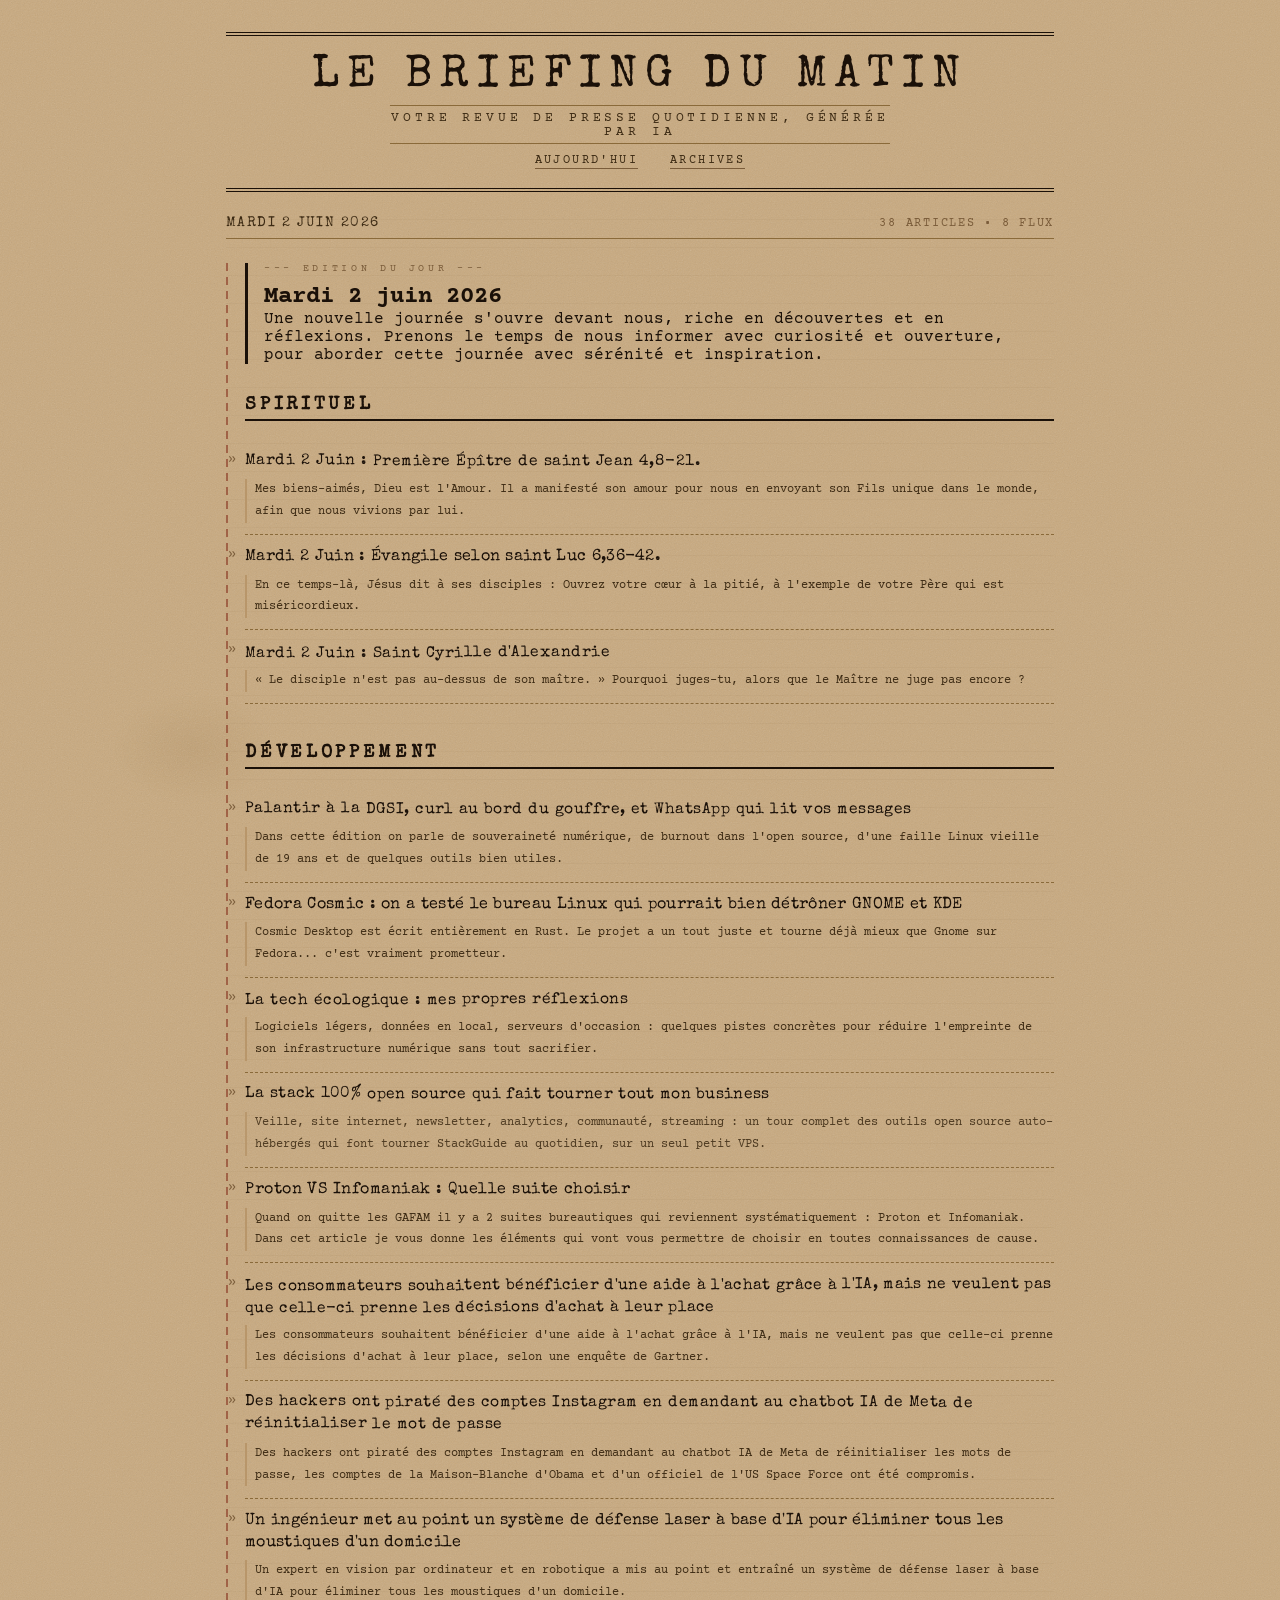
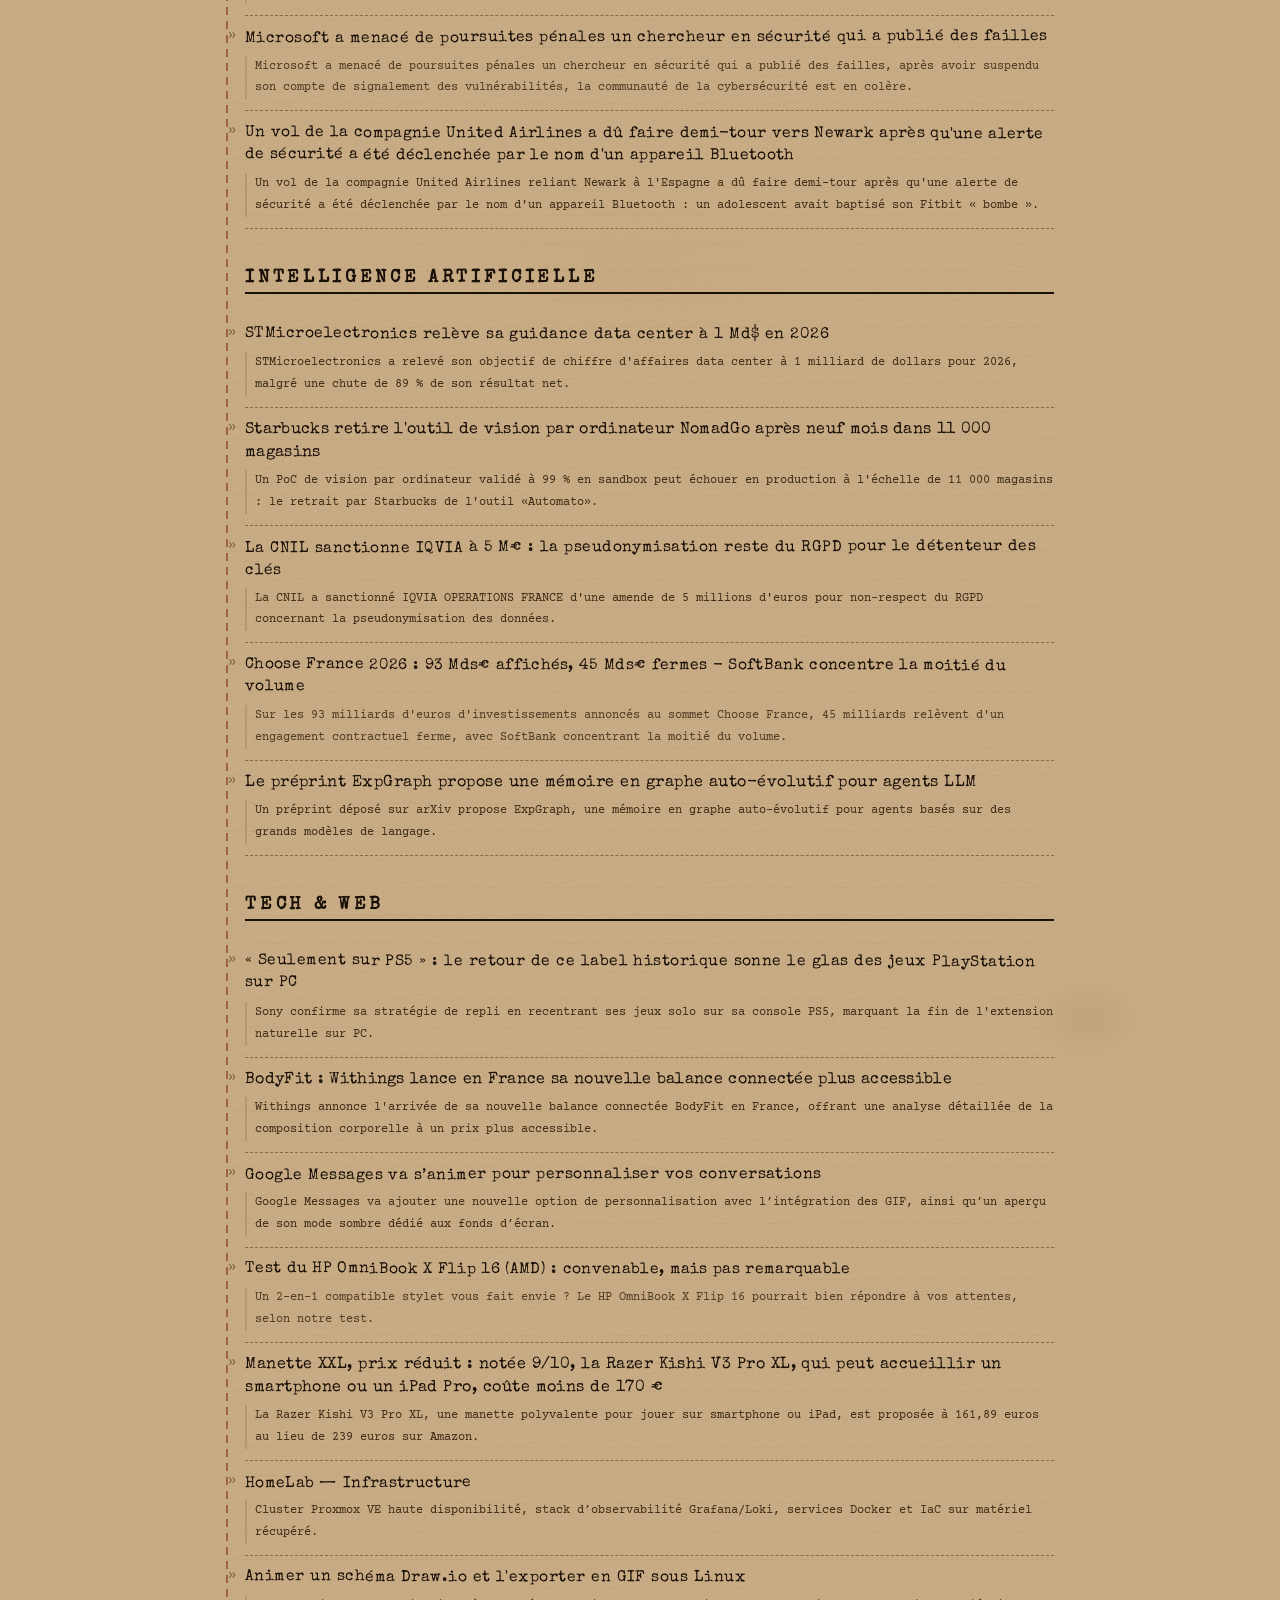
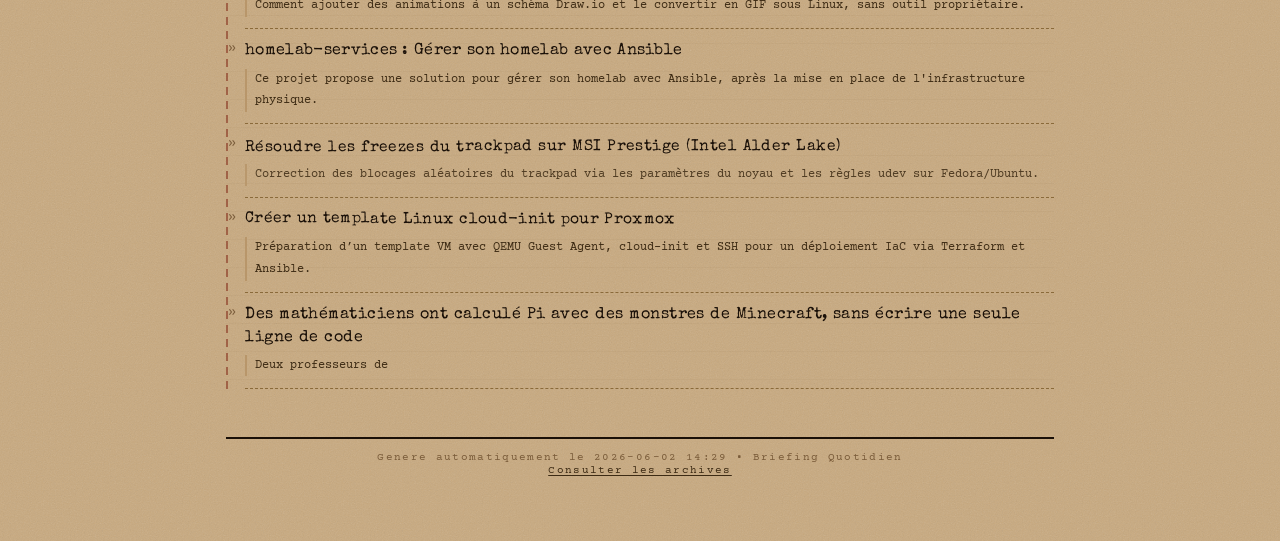
==== commit fda7d8ff: "fix: Spirituel toujours en premiere position dans le briefing" ====
--- a/site/index.html
+++ b/site/index.html
@@ -27,145 +27,144 @@
 
             <div class="briefing-content">
 <div class="briefing-header">
-    <h2>Mardi 2 juin 2026</h2>
-    <p>Une journée où l'innovation technologique se mêle aux défis éthiques et pratiques. Entre avancées en intelligence artificielle, enjeux de cybersécurité et réflexions sur un numérique plus responsable, voici ce qui marque l'actualité ce matin.</p>
+  <h2>Mardi 2 juin 2026</h2>
+  <p>Une nouvelle journée s'ouvre devant nous, riche en découvertes et en réflexions. Prenons le temps de nous informer avec curiosité et ouverture, pour aborder cette journée avec sérénité et inspiration.</p>
 </div>
 
 <section class="category">
-    <h3 class="category-title">Développement</h3>
-    <article class="article-card">
-        <a href="https://www.stackgui.de/newsletter/palantir-dgsi-curl-burnout-whatsapp-messages/" class="article-title">Palantir à la DGSI, curl au bord du gouffre, et WhatsApp qui lit vos messages</a>
-        <p class="article-summary">Souveraineté numérique, burnout dans l'open source, une faille Linux vieille de 19 ans et quelques outils bien utiles sont au cœur de cette édition.</p>
-    </article>
-    <article class="article-card">
-        <a href="https://www.stackgui.de/fedora-cosmic-bureau-linux-test/" class="article-title">Fedora Cosmic : on a testé le bureau Linux qui pourrait bien détrôner GNOME et KDE</a>
-        <p class="article-summary">Écrit entièrement en Rust, le projet Cosmic Desktop tourne déjà mieux que GNOME sur Fedora. Une alternative prometteuse en devenir.</p>
-    </article>
-    <article class="article-card">
-        <a href="https://www.stackgui.de/tech-ecologique-logiciels-legers-local-first-serveurs-occasion/" class="article-title">La tech écologique : mes propres réflexions</a>
-        <p class="article-summary">Logiciels légers, données en local, serveurs d'occasion : quelques pistes concrètes pour réduire l'empreinte de son infrastructure numérique sans tout sacrifier.</p>
-    </article>
-    <article class="article-card">
-        <a href="https://www.stackgui.de/la-stack-100-open-source-qui-fait-tourner-mon-business/" class="article-title">La stack 100% open source qui fait tourner tout mon business</a>
-        <p class="article-summary">Veille, site internet, newsletter, analytics, communauté, streaming : un tour complet des outils open source auto-hébergés qui font tourner StackGuide au quotidien, sur un seul petit VPS.</p>
-    </article>
-    <article class="article-card">
-        <a href="https://www.stackgui.de/proton-workspace-vs-infomaniak-ksuite-comparatif/" class="article-title">Proton VS Infomaniak : Quelle suite choisir</a>
-        <p class="article-summary">Quand on quitte les GAFAM, deux suites bureautiques reviennent systématiquement : Proton et Infomaniak. Voici les éléments pour choisir en toute connaissance de cause.</p>
-    </article>
-    <article class="article-card">
-        <a href="https://intelligence-artificielle.developpez.com/actu/383754/Les-consommateurs-souhaitent-beneficier-d-une-aide-a-l-achat-grace-a-l-IA-mais-ne-veulent-pas-que-celle-ci-prenne-les-decisions-d-achat-a-leur-place-selon-une-enquete-de-Gartner/" class="article-title">Les consommateurs souhaitent bénéficier d'une aide à l'achat grâce à l'IA, mais ne veulent pas que celle-ci prenne les décisions d'achat à leur place</a>
-        <p class="article-summary">Selon une enquête de Gartner, les consommateurs sont favorables à l'utilisation de l'IA pour les conseiller, mais refusent qu'elle décide à leur place.</p>
-    </article>
-    <article class="article-card">
-        <a href="https://securite.developpez.com/actu/383753/Des-hackers-ont-pirate-des-comptes-Instagram-en-demandant-au-chatbot-IA-de-Meta-de-reinitialiser-le-mot-de-passe-les-comptes-de-la-Maison-Blanche-d-Obama-et-d-un-officiel-US-ont-ete-compromis/" class="article-title">Des hackers ont piraté des comptes Instagram en demandant au chatbot IA de Meta de réinitialiser le mot de passe</a>
-        <p class="article-summary">Les comptes de la Maison-Blanche d'Obama et d'un officiel US ont été compromis après qu'un chatbot IA de Meta ait été utilisé pour réinitialiser des mots de passe.</p>
-    </article>
-    <article class="article-card">
-        <a href="https://intelligence-artificielle.developpez.com/actu/383750/Un-ingenieur-met-au-point-un-systeme-de-defense-laser-a-base-d-IA-pour-eliminer-tous-les-moustiques-d-un-domicile-IA-ingredient-incontournable-pour-deboucher-sur-le-tueur-de-moustiques-ultime/" class="article-title">Un ingénieur met au point un système de défense laser à base d'IA pour éliminer tous les moustiques d'un domicile</a>
-        <p class="article-summary">Un expert en vision par ordinateur et en robotique a développé un système de défense laser alimenté par IA pour éliminer les moustiques dans un domicile.</p>
-    </article>
-    <article class="article-card">
-        <a href="https://microsoft.developpez.com/actu/383749/[base64]/" class="article-title">Microsoft a menacé de poursuites pénales un chercheur en sécurité qui a publié des failles</a>
-        <p class="article-summary">Microsoft a menacé de poursuites pénales un chercheur en sécurité après qu'il ait publié des failles, après avoir suspendu son compte de signalement des vulnérabilités.</p>
-    </article>
-    <article class="article-card">
-        <a href="https://securite.developpez.com/actu/383748/Un-vol-de-la-compagnie-United-Airlines-a-du-faire-demi-tour-vers-Newark-apres-qu-une-alerte-de-securite-a-ete-declenchee-par-le-nom-d-un-appareil-Bluetooth-un-adolescent-l-avait-baptise-bombe/" class="article-title">Un vol de la compagnie United Airlines a dû faire demi-tour vers Newark après qu'une alerte de sécurité a été déclenchée par le nom d'un appareil Bluetooth</a>
-        <p class="article-summary">Un vol United Airlines a dû faire demi-tour après qu'un appareil Bluetooth nommé « bombe » par un adolescent ait déclenché une alerte de sécurité.</p>
-    </article>
+  <h3 class="category-title">Spirituel</h3>
+  <article class="article-card">
+    <a href="https://fr.peripsum.org/TRF/gospel" class="article-title">Mardi 2 Juin : Première Épître de saint Jean 4,8-21.</a>
+    <p class="article-summary">Mes biens-aimés, Dieu est l'Amour. Il a manifesté son amour pour nous en envoyant son Fils unique dans le monde, afin que nous vivions par lui.</p>
+  </article>
+  <article class="article-card">
+    <a href="https://fr.peripsum.org/TRF/gospel" class="article-title">Mardi 2 Juin : Évangile selon saint Luc 6,36-42.</a>
+    <p class="article-summary">En ce temps-là, Jésus dit à ses disciples : Ouvrez votre cœur à la pitié, à l'exemple de votre Père qui est miséricordieux.</p>
+  </article>
+  <article class="article-card">
+    <a href="https://fr.peripsum.org/TRF/gospel" class="article-title">Mardi 2 Juin : Saint Cyrille d'Alexandrie</a>
+    <p class="article-summary">« Le disciple n'est pas au-dessus de son maître. » Pourquoi juges-tu, alors que le Maître ne juge pas encore ?</p>
+  </article>
 </section>
 
 <section class="category">
-    <h3 class="category-title">Intelligence Artificielle</h3>
-    <article class="article-card">
-        <a href="https://www.actuia.com/actualite/stmicroelectronics-releve-sa-guidance-data-center-a-1-md-en-2026-sur-fond-de-resultat-net-en-chute-de-89/" class="article-title">STMicroelectronics relève sa guidance data center à 1 Md$ en 2026, sur fond de résultat net en chute de 89 %</a>
-        <p class="article-summary">STMicroelectronics a relevé son objectif de chiffre d'affaires data center à 1 milliard de dollars pour 2026, malgré une chute de 89 % de son résultat net.</p>
-    </article>
-    <article class="article-card">
-        <a href="https://www.actuia.com/actualite/starbucks-retire-loutil-de-vision-par-ordinateur-nomadgo-apres-neuf-mois-dans-11-000-magasins/" class="article-title">Starbucks retire l'outil de vision par ordinateur NomadGo après neuf mois dans 11 000 magasins</a>
-        <p class="article-summary">Un PoC de vision par ordinateur validé à 99 % en sandbox a échoué en production à l'échelle de 11 000 magasins, entraînant son retrait par Starbucks.</p>
-    </article>
-    <article class="article-card">
-        <a href="https://www.actuia.com/actualite/cnil-sanctionne-iqvia-a-5-meur-la-pseudonymisation-reste-du-rgpd-pour-le-detenteur-des-cles/" class="article-title">La CNIL sanctionne IQVIA à 5 M€ : la pseudonymisation reste du RGPD pour le détenteur des clés</a>
-        <p class="article-summary">La CNIL a sanctionné IQVIA OPERATIONS FRANCE d'une amende de 5 millions d'euros pour non-respect du RGPD concernant la pseudonymisation des données.</p>
-    </article>
-    <article class="article-card">
-        <a href="https://www.actuia.com/actualite/choose-france-2026-93-mdseur-affiches-45-mdseur-fermes-softbank-concentre-la-moitie-du-volume/" class="article-title">Choose France 2026 : 93 Mds€ affichés, 45 Mds€ fermes - SoftBank concentre la moitié du volume</a>
-        <p class="article-summary">Sur les 93 milliards d'euros d'investissements annoncés au sommet Choose France, 45 milliards relèvent d'un engagement contractuel ferme, avec SoftBank en tête.</p>
-    </article>
-    <article class="article-card">
-        <a href="https://www.actuia.com/actualite/le-preprint-expgraph-propose-une-memoire-en-graphe-auto-evolutif-pour-agents-llm/" class="article-title">Le préprint ExpGraph propose une mémoire en graphe auto-évolutif pour agents LLM</a>
-        <p class="article-summary">Un préprint propose ExpGraph, une mémoire en graphe auto-évolutif pour agents LLM, permettant une accumulation d'expérience plus efficace.</p>
-    </article>
+  <h3 class="category-title">Développement</h3>
+  <article class="article-card">
+    <a href="https://www.stackgui.de/newsletter/palantir-dgsi-curl-burnout-whatsapp-messages/" class="article-title">Palantir à la DGSI, curl au bord du gouffre, et WhatsApp qui lit vos messages</a>
+    <p class="article-summary">Dans cette édition on parle de souveraineté numérique, de burnout dans l'open source, d'une faille Linux vieille de 19 ans et de quelques outils bien utiles.</p>
+  </article>
+  <article class="article-card">
+    <a href="https://www.stackgui.de/fedora-cosmic-bureau-linux-test/" class="article-title">Fedora Cosmic : on a testé le bureau Linux qui pourrait bien détrôner GNOME et KDE</a>
+    <p class="article-summary">Cosmic Desktop est écrit entièrement en Rust. Le projet a un tout juste et tourne déjà mieux que Gnome sur Fedora... c'est vraiment prometteur.</p>
+  </article>
+  <article class="article-card">
+    <a href="https://www.stackgui.de/tech-ecologique-logiciels-legers-local-first-serveurs-occasion/" class="article-title">La tech écologique : mes propres réflexions</a>
+    <p class="article-summary">Logiciels légers, données en local, serveurs d'occasion : quelques pistes concrètes pour réduire l'empreinte de son infrastructure numérique sans tout sacrifier.</p>
+  </article>
+  <article class="article-card">
+    <a href="https://www.stackgui.de/la-stack-100-open-source-qui-fait-tourner-mon-business/" class="article-title">La stack 100% open source qui fait tourner tout mon business</a>
+    <p class="article-summary">Veille, site internet, newsletter, analytics, communauté, streaming : un tour complet des outils open source auto-hébergés qui font tourner StackGuide au quotidien, sur un seul petit VPS.</p>
+  </article>
+  <article class="article-card">
+    <a href="https://www.stackgui.de/proton-workspace-vs-infomaniak-ksuite-comparatif/" class="article-title">Proton VS Infomaniak : Quelle suite choisir</a>
+    <p class="article-summary">Quand on quitte les GAFAM il y a 2 suites bureautiques qui reviennent systématiquement : Proton et Infomaniak. Dans cet article je vous donne les éléments qui vont vous permettre de choisir en toutes connaissances de cause.</p>
+  </article>
+  <article class="article-card">
+    <a href="https://intelligence-artificielle.developpez.com/actu/383754/Les-consommateurs-souhaitent-beneficier-d-une-aide-a-l-achat-grace-a-l-IA-mais-ne-veulent-pas-que-celle-ci-prenne-les-decisions-d-achat-a-leur-place-selon-une-enquete-de-Gartner/" class="article-title">Les consommateurs souhaitent bénéficier d'une aide à l'achat grâce à l'IA, mais ne veulent pas que celle-ci prenne les décisions d'achat à leur place</a>
+    <p class="article-summary">Les consommateurs souhaitent bénéficier d'une aide à l'achat grâce à l'IA, mais ne veulent pas que celle-ci prenne les décisions d'achat à leur place, selon une enquête de Gartner.</p>
+  </article>
+  <article class="article-card">
+    <a href="https://securite.developpez.com/actu/383753/Des-hackers-ont-pirate-des-comptes-Instagram-en-demandant-au-chatbot-IA-de-Meta-de-reinitialiser-le-mot-de-passe-les-comptes-de-la-Maison-Blanche-d-Obama-et-d-un-officiel-US-ont-ete-compromis/" class="article-title">Des hackers ont piraté des comptes Instagram en demandant au chatbot IA de Meta de réinitialiser le mot de passe</a>
+    <p class="article-summary">Des hackers ont piraté des comptes Instagram en demandant au chatbot IA de Meta de réinitialiser les mots de passe, les comptes de la Maison-Blanche d'Obama et d'un officiel de l'US Space Force ont été compromis.</p>
+  </article>
+  <article class="article-card">
+    <a href="https://intelligence-artificielle.developpez.com/actu/383750/Un-ingenieur-met-au-point-un-systeme-de-defense-laser-a-base-d-IA-pour-eliminer-tous-les-moustiques-d-un-domicile-IA-ingredient-incontournable-pour-deboucher-sur-le-tueur-de-moustiques-ultime/" class="article-title">Un ingénieur met au point un système de défense laser à base d'IA pour éliminer tous les moustiques d'un domicile</a>
+    <p class="article-summary">Un expert en vision par ordinateur et en robotique a mis au point et entraîné un système de défense laser à base d'IA pour éliminer tous les moustiques d'un domicile.</p>
+  </article>
+  <article class="article-card">
+    <a href="https://microsoft.developpez.com/actu/383749/[base64]/" class="article-title">Microsoft a menacé de poursuites pénales un chercheur en sécurité qui a publié des failles</a>
+    <p class="article-summary">Microsoft a menacé de poursuites pénales un chercheur en sécurité qui a publié des failles, après avoir suspendu son compte de signalement des vulnérabilités, la communauté de la cybersécurité est en colère.</p>
+  </article>
+  <article class="article-card">
+    <a href="https://securite.developpez.com/actu/383748/Un-vol-de-la-compagnie-United-Airlines-a-du-faire-demi-tour-vers-Newark-apres-qu-une-alerte-de-securite-a-ete-declenchee-par-le-nom-d-un-appareil-Bluetooth-un-adolescent-l-avait-baptise-bombe/" class="article-title">Un vol de la compagnie United Airlines a dû faire demi-tour vers Newark après qu'une alerte de sécurité a été déclenchée par le nom d'un appareil Bluetooth</a>
+    <p class="article-summary">Un vol de la compagnie United Airlines reliant Newark à l'Espagne a dû faire demi-tour après qu'une alerte de sécurité a été déclenchée par le nom d'un appareil Bluetooth : un adolescent avait baptisé son Fitbit « bombe ».</p>
+  </article>
 </section>
 
 <section class="category">
-    <h3 class="category-title">Spirituel</h3>
-    <article class="article-card">
-        <a href="https://fr.peripsum.org/TRF/gospel" class="article-title">Mardi 2 Juin : Première Épître de saint Jean 4,8-21.</a>
-        <p class="article-summary">Dieu est l'Amour. Il a manifesté son amour pour nous en envoyant son Fils unique dans le monde, afin que nous vivions par lui.</p>
-    </article>
-    <article class="article-card">
-        <a href="https://fr.peripsum.org/TRF/gospel" class="article-title">Mardi 2 Juin : Évangile selon saint Luc 6,36-42.</a>
-        <p class="article-summary">Jésus dit à ses disciples : Ouvrez votre cœur à la pitié, à l'exemple de votre Père qui est miséricordieux. Et ne jugez point, et vous ne serez point jugés.</p>
-    </article>
-    <article class="article-card">
-        <a href="https://fr.peripsum.org/TRF/gospel" class="article-title">Mardi 2 Juin : Saint Cyrille d'Alexandrie</a>
-        <p class="article-summary">Le disciple n'est pas au-dessus de son maître. Pourquoi juges-tu, alors que le Maître ne juge pas encore ?</p>
-    </article>
+  <h3 class="category-title">Intelligence Artificielle</h3>
+  <article class="article-card">
+    <a href="https://www.actuia.com/actualite/stmicroelectronics-releve-sa-guidance-data-center-a-1-md-en-2026-sur-fond-de-resultat-net-en-chute-de-89/" class="article-title">STMicroelectronics relève sa guidance data center à 1 Md$ en 2026</a>
+    <p class="article-summary">STMicroelectronics a relevé son objectif de chiffre d'affaires data center à 1 milliard de dollars pour 2026, malgré une chute de 89 % de son résultat net.</p>
+  </article>
+  <article class="article-card">
+    <a href="https://www.actuia.com/actualite/starbucks-retire-loutil-de-vision-par-ordinateur-nomadgo-apres-neuf-mois-dans-11-000-magasins/" class="article-title">Starbucks retire l'outil de vision par ordinateur NomadGo après neuf mois dans 11 000 magasins</a>
+    <p class="article-summary">Un PoC de vision par ordinateur validé à 99 % en sandbox peut échouer en production à l'échelle de 11 000 magasins : le retrait par Starbucks de l'outil «Automato».</p>
+  </article>
+  <article class="article-card">
+    <a href="https://www.actuia.com/actualite/cnil-sanctionne-iqvia-a-5-meur-la-pseudonymisation-reste-du-rgpd-pour-le-detenteur-des-cles/" class="article-title">La CNIL sanctionne IQVIA à 5 M€ : la pseudonymisation reste du RGPD pour le détenteur des clés</a>
+    <p class="article-summary">La CNIL a sanctionné IQVIA OPERATIONS FRANCE d'une amende de 5 millions d'euros pour non-respect du RGPD concernant la pseudonymisation des données.</p>
+  </article>
+  <article class="article-card">
+    <a href="https://www.actuia.com/actualite/choose-france-2026-93-mdseur-affiches-45-mdseur-fermes-softbank-concentre-la-moitie-du-volume/" class="article-title">Choose France 2026 : 93 Mds€ affichés, 45 Mds€ fermes - SoftBank concentre la moitié du volume</a>
+    <p class="article-summary">Sur les 93 milliards d'euros d'investissements annoncés au sommet Choose France, 45 milliards relèvent d'un engagement contractuel ferme, avec SoftBank concentrant la moitié du volume.</p>
+  </article>
+  <article class="article-card">
+    <a href="https://www.actuia.com/actualite/le-preprint-expgraph-propose-une-memoire-en-graphe-auto-evolutif-pour-agents-llm/" class="article-title">Le préprint ExpGraph propose une mémoire en graphe auto-évolutif pour agents LLM</a>
+    <p class="article-summary">Un préprint déposé sur arXiv propose ExpGraph, une mémoire en graphe auto-évolutif pour agents basés sur des grands modèles de langage.</p>
+  </article>
 </section>
 
 <section class="category">
-    <h3 class="category-title">Tech & Web</h3>
-    <article class="article-card">
-        <a href="https://www.frandroid.com/marques/withings/3117725_bodyfit-withings-lance-en-france-sa-nouvelle-balance-connectee-plus-accessible" class="article-title">BodyFit : Withings lance en France sa nouvelle balance connectée plus accessible</a>
-        <p class="article-summary">Avecings annonce en France sa nouvelle balance connectée BodyFit, offrant une analyse détaillée de la composition corporelle à un prix plus accessible.</p>
-    </article>
-    <article class="article-card">
-        <a href="https://www.frandroid.com/marques/google/3122439_google-messages-va-sanimer-pour-personnaliser-vos-conversations" class="article-title">Google Messages va s’animer pour personnaliser vos conversations</a>
-        <p class="article-summary">Google Messages va ajouter une option de personnalisation avec l’intégration des GIF, et dévoile un aperçu de son mode sombre dédié aux fonds d’écran personnalisés.</p>
-    </article>
-    <article class="article-card">
-        <a href="https://www.frandroid.com/marques/hp/3100189_test-du-hp-omnibook-x-flip-16-amd-convenable-mais-pas-remarquable" class="article-title">Test du HP OmniBook X Flip 16 (AMD) : convenable, mais pas remarquable</a>
-        <p class="article-summary">Un 2-en-1 compatible stylet, le HP OmniBook X Flip 16, est testé pour son utilité, mais ne se distingue pas particulièrement.</p>
-    </article>
-    <article class="article-card">
-        <a href="https://www.frandroid.com/bons-plans/3122577_manette-xxl-prix-reduit-notee-9-10-la-razer-kishi-v3-pro-xl-qui-peut-accueillir-un-smartphone-ou-un-ipad-pro-coute-moins-de-170-e" class="article-title">Manette XXL, prix réduit : notée 9/10, la Razer Kishi V3 Pro XL, qui peut accueillir un smartphone ou un iPad Pro, coûte moins de 170 €</a>
-        <p class="article-summary">La Razer Kishi V3 Pro XL, une manette polyvalente pour smartphone et iPad, est disponible à moins de 170 €, un prix réduit par rapport à son tarif initial.</p>
-    </article>
-    <article class="article-card">
-        <a href="https://www.frandroid.com/test/3089181_test-du-narwal-flow-2-une-serpilliere-a-chenille-pour-un-nettoyage-complet" class="article-title">Test du Narwal Flow 2 : Une serpillière à chenille pour un nettoyage complet</a>
-        <p class="article-summary">Le Narwal Flow 2 conserve sa serpillière à chenille lavée en continu et gagne en puissance pour un nettoyage des sols encore plus efficace.</p>
-    </article>
-    <article class="article-card">
-        <a href="https://blog.ldtr.ovh/projets/homelab/" class="article-title">HomeLab — Infrastructure</a>
-        <p class="article-summary">Cluster Proxmox VE haute disponibilité, stack d’observabilité Grafana/Loki, services Docker et IaC sur matériel récupéré : un homelab bien pensé.</p>
-    </article>
-    <article class="article-card">
-        <a href="https://blog.ldtr.ovh/posts/draw.io_anim_to_gif/" class="article-title">Animer un schéma Draw.io et l'exporter en GIF sous Linux</a>
-        <p class="article-summary">Ajoutez des animations à un schéma Draw.io et convertissez-le en GIF sous Linux, sans outil propriétaire, grâce à cette méthode simple.</p>
-    </article>
-    <article class="article-card">
-        <a href="https://blog.ldtr.ovh/projets/homelab-services/" class="article-title">homelab-services : Gérer son homelab avec Ansible</a>
-        <p class="article-summary">Une fois l’infrastructure physique en place, Ansible permet de gérer efficacement son homelab et d’automatiser les déploiements.</p>
-    </article>
-    <article class="article-card">
-        <a href="https://blog.ldtr.ovh/posts/trackpad-solution-msi/" class="article-title">Résoudre les freezes du trackpad sur MSI Prestige (Intel Alder Lake)</a>
-        <p class="article-summary">Corrigez les blocages aléatoires du trackpad sur MSI Prestige grâce à des réglages du noyau et des règles udev sous Fedora ou Ubuntu.</p>
-    </article>
-    <article class="article-card">
-        <a href="https://blog.ldtr.ovh/posts/proxmox-template-linux-cloud-init/" class="article-title">Créer un template Linux cloud-init pour Proxmox</a>
-        <p class="article-summary">Préparez un template VM avec QEMU Guest Agent, cloud-init et SSH pour un déploiement IaC via Terraform et Ansible sur Proxmox.</p>
-    </article>
-    <article class="article-card">
-        <a href="https://korben.info/un-ingenieur-de-netflix-cree-une-appli-pour-alleger-ses-factures-dia-puis-louvre-a-tout-le-monde.html" class="article-title">Un ingénieur de Netflix crée une appli pour alléger ses factures d'IA, puis l'ouvre à tout le monde</a>
-        <p class="article-summary">Tejas Chopra, ingénieur senior chez Netflix, a développé Headroom, une application open source pour réduire les coûts liés à l'utilisation des tokens IA.</p>
-    </
+  <h3 class="category-title">Tech & Web</h3>
+  <article class="article-card">
+    <a href="https://www.frandroid.com/marques/sony/3122527_seulement-sur-ps5-le-retour-de-ce-label-historique-sonne-le-glas-des-jeux-playstation-sur-pc" class="article-title">« Seulement sur PS5 » : le retour de ce label historique sonne le glas des jeux PlayStation sur PC</a>
+    <p class="article-summary">Sony confirme sa stratégie de repli en recentrant ses jeux solo sur sa console PS5, marquant la fin de l'extension naturelle sur PC.</p>
+  </article>
+  <article class="article-card">
+    <a href="https://www.frandroid.com/marques/withings/3117725_bodyfit-withings-lance-en-france-sa-nouvelle-balance-connectee-plus-accessible" class="article-title">BodyFit : Withings lance en France sa nouvelle balance connectée plus accessible</a>
+    <p class="article-summary">Withings annonce l'arrivée de sa nouvelle balance connectée BodyFit en France, offrant une analyse détaillée de la composition corporelle à un prix plus accessible.</p>
+  </article>
+  <article class="article-card">
+    <a href="https://www.frandroid.com/marques/google/3122439_google-messages-va-sanimer-pour-personnaliser-vos-conversations" class="article-title">Google Messages va s’animer pour personnaliser vos conversations</a>
+    <p class="article-summary">Google Messages va ajouter une nouvelle option de personnalisation avec l’intégration des GIF, ainsi qu’un aperçu de son mode sombre dédié aux fonds d’écran.</p>
+  </article>
+  <article class="article-card">
+    <a href="https://www.frandroid.com/marques/hp/3100189_test-du-hp-omnibook-x-flip-16-amd-convenable-mais-pas-remarquable" class="article-title">Test du HP OmniBook X Flip 16 (AMD) : convenable, mais pas remarquable</a>
+    <p class="article-summary">Un 2-en-1 compatible stylet vous fait envie ? Le HP OmniBook X Flip 16 pourrait bien répondre à vos attentes, selon notre test.</p>
+  </article>
+  <article class="article-card">
+    <a href="https://www.frandroid.com/bons-plans/3122577_manette-xxl-prix-reduit-notee-9-10-la-razer-kishi-v3-pro-xl-qui-peut-accueillir-un-smartphone-ou-un-ipad-pro-coute-moins-de-170-e" class="article-title">Manette XXL, prix réduit : notée 9/10, la Razer Kishi V3 Pro XL, qui peut accueillir un smartphone ou un iPad Pro, coûte moins de 170 €</a>
+    <p class="article-summary">La Razer Kishi V3 Pro XL, une manette polyvalente pour jouer sur smartphone ou iPad, est proposée à 161,89 euros au lieu de 239 euros sur Amazon.</p>
+  </article>
+  <article class="article-card">
+    <a href="https://blog.ldtr.ovh/projets/homelab/" class="article-title">HomeLab — Infrastructure</a>
+    <p class="article-summary">Cluster Proxmox VE haute disponibilité, stack d’observabilité Grafana/Loki, services Docker et IaC sur matériel récupéré.</p>
+  </article>
+  <article class="article-card">
+    <a href="https://blog.ldtr.ovh/posts/draw.io_anim_to_gif/" class="article-title">Animer un schéma Draw.io et l'exporter en GIF sous Linux</a>
+    <p class="article-summary">Comment ajouter des animations à un schéma Draw.io et le convertir en GIF sous Linux, sans outil propriétaire.</p>
+  </article>
+  <article class="article-card">
+    <a href="https://blog.ldtr.ovh/projets/homelab-services/" class="article-title">homelab-services : Gérer son homelab avec Ansible</a>
+    <p class="article-summary">Ce projet propose une solution pour gérer son homelab avec Ansible, après la mise en place de l'infrastructure physique.</p>
+  </article>
+  <article class="article-card">
+    <a href="https://blog.ldtr.ovh/posts/trackpad-solution-msi/" class="article-title">Résoudre les freezes du trackpad sur MSI Prestige (Intel Alder Lake)</a>
+    <p class="article-summary">Correction des blocages aléatoires du trackpad via les paramètres du noyau et les règles udev sur Fedora/Ubuntu.</p>
+  </article>
+  <article class="article-card">
+    <a href="https://blog.ldtr.ovh/posts/proxmox-template-linux-cloud-init/" class="article-title">Créer un template Linux cloud-init pour Proxmox</a>
+    <p class="article-summary">Préparation d’un template VM avec QEMU Guest Agent, cloud-init et SSH pour un déploiement IaC via Terraform et Ansible.</p>
+  </article>
+  <article class="article-card">
+    <a href="https://korben.info/des-mathematiciens-ont-calcule-pi-avec-des-monstres-de-minecraft-sans-ecrire-une-seule-ligne-de-code.html" class="article-title">Des mathématiciens ont calculé Pi avec des monstres de Minecraft, sans écrire une seule ligne de code</a>
+    <p class="article-summary">Deux professeurs de
             </div>
         </main>
 
         <footer class="site-footer">
-            <p>Genere automatiquement le 2026-06-02 14:22 &bull; Briefing Quotidien</p>
+            <p>Genere automatiquement le 2026-06-02 14:29 &bull; Briefing Quotidien</p>
             <p><a href="archives/">Consulter les archives</a></p>
         </footer>
     </div>
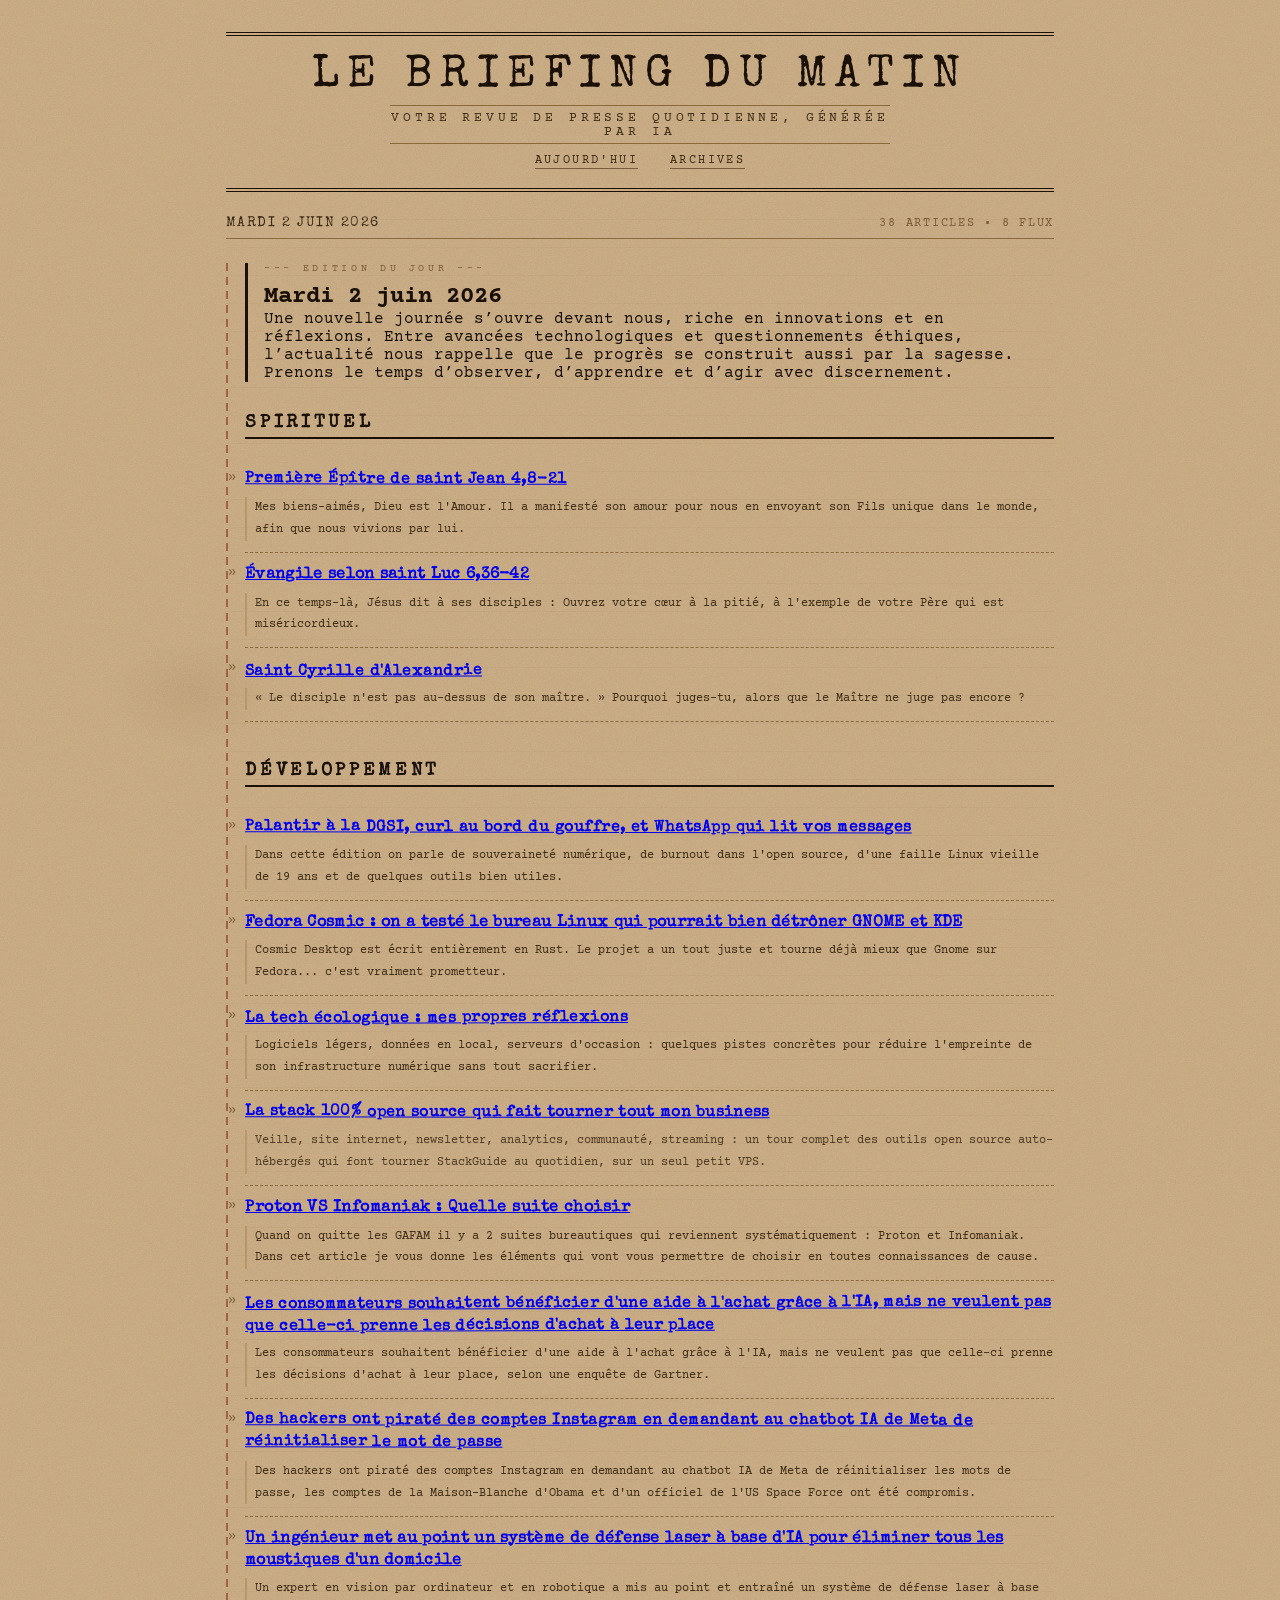
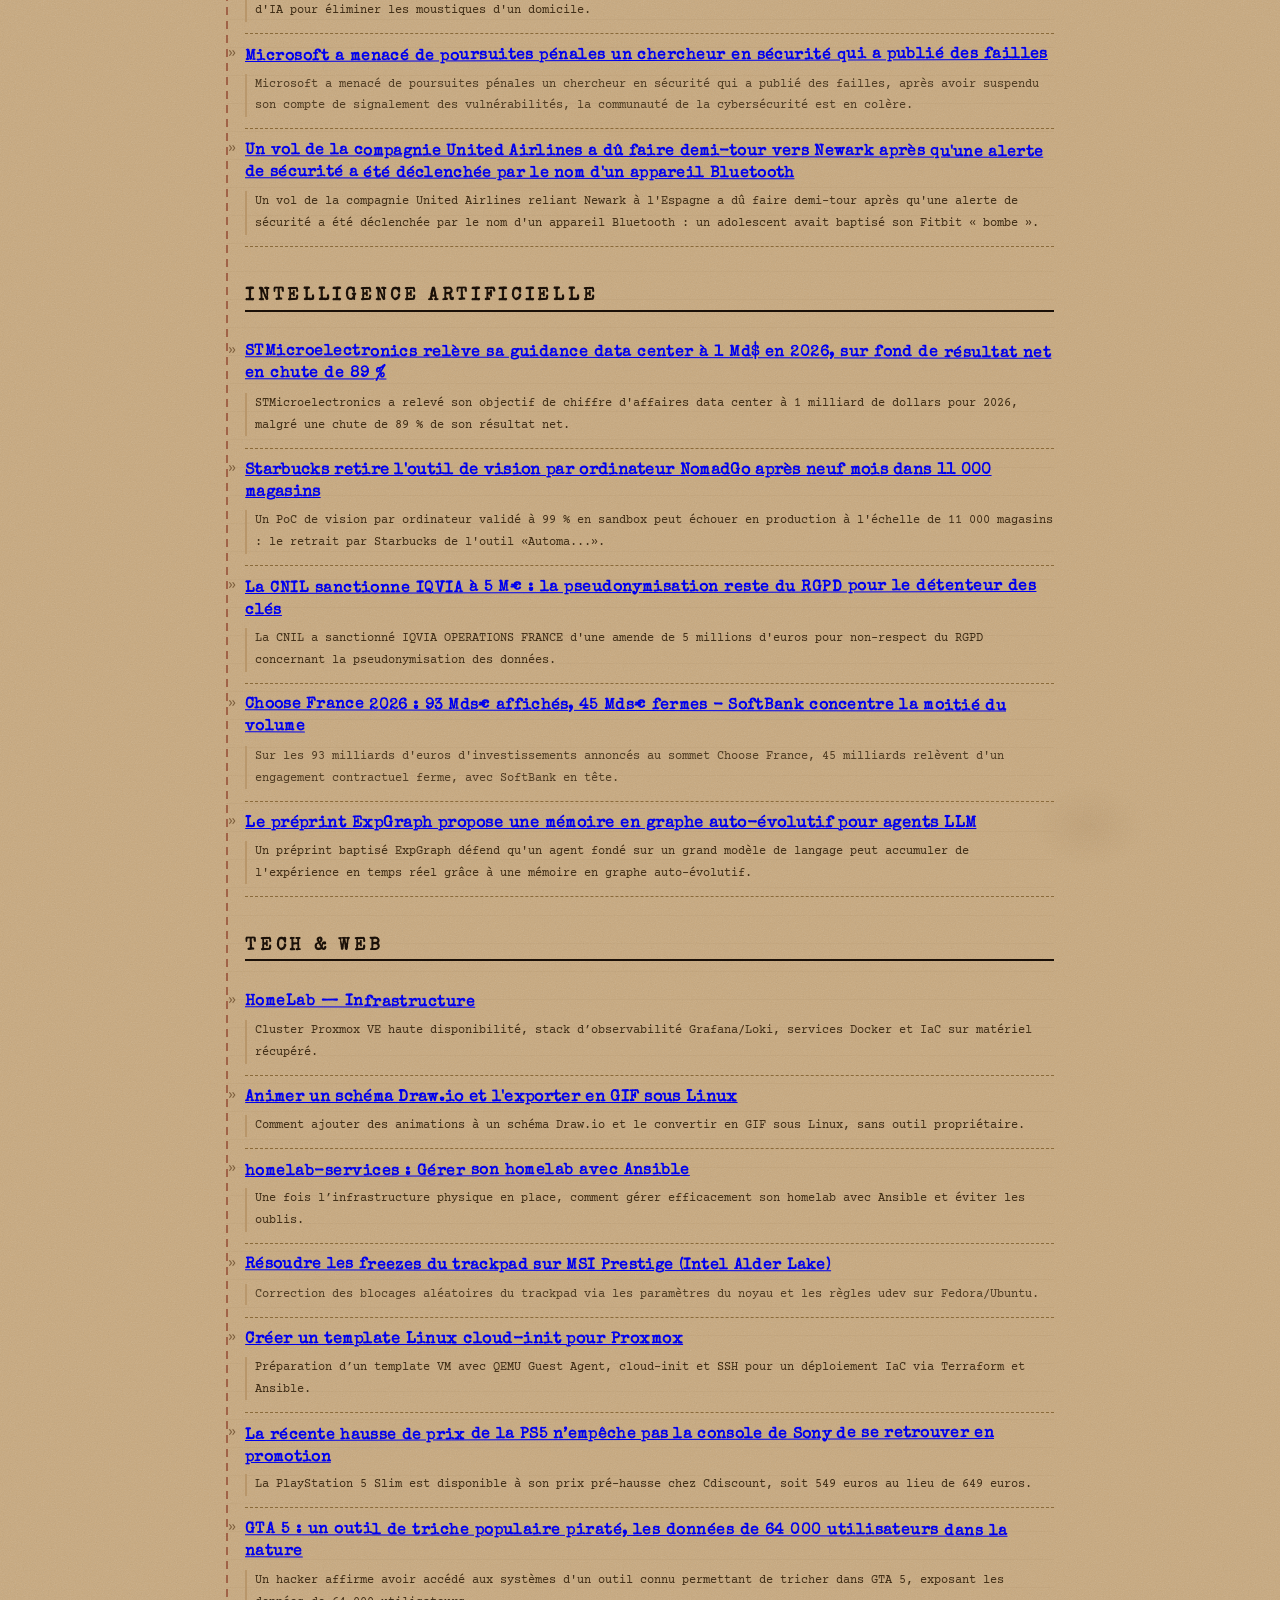
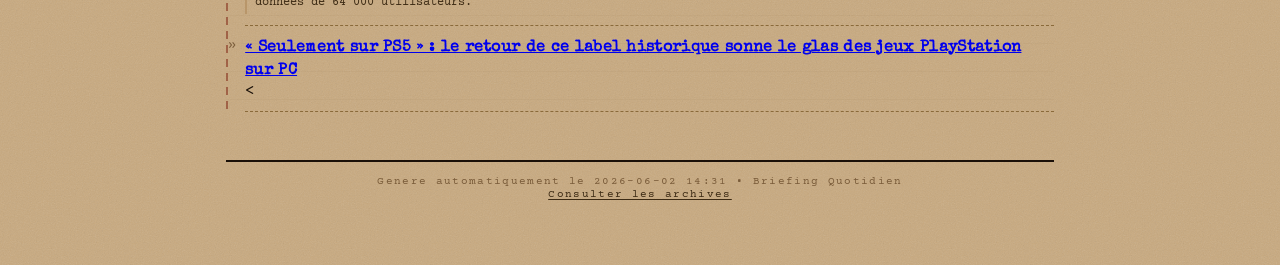
==== commit 0e38d6b7: "feat: ajout favicon.png (style papier sobre)" ====
--- a/site/index.html
+++ b/site/index.html
@@ -5,6 +5,7 @@
     <meta name="viewport" content="width=device-width, initial-scale=1.0">
     <title>Le Briefing du Matin — mardi 2 juin 2026</title>
     <meta name="description" content="Votre revue de presse quotidienne, générée par IA">
+    <link rel="icon" href="favicon.png">
     <link rel="stylesheet" href="style.css">
 </head>
 <body>
@@ -28,21 +29,21 @@
             <div class="briefing-content">
 <div class="briefing-header">
   <h2>Mardi 2 juin 2026</h2>
-  <p>Une nouvelle journée s'ouvre devant nous, riche en découvertes et en réflexions. Prenons le temps de nous informer avec curiosité et ouverture, pour aborder cette journée avec sérénité et inspiration.</p>
+  <p>Une nouvelle journée s’ouvre devant nous, riche en innovations et en réflexions. Entre avancées technologiques et questionnements éthiques, l’actualité nous rappelle que le progrès se construit aussi par la sagesse. Prenons le temps d’observer, d’apprendre et d’agir avec discernement.</p>
 </div>
 
 <section class="category">
   <h3 class="category-title">Spirituel</h3>
   <article class="article-card">
-    <a href="https://fr.peripsum.org/TRF/gospel" class="article-title">Mardi 2 Juin : Première Épître de saint Jean 4,8-21.</a>
+    <h4 class="article-title"><a href="https://fr.peripsum.org/TRF/gospel" target="_blank" rel="noopener noreferrer">Première Épître de saint Jean 4,8-21</a></h4>
     <p class="article-summary">Mes biens-aimés, Dieu est l'Amour. Il a manifesté son amour pour nous en envoyant son Fils unique dans le monde, afin que nous vivions par lui.</p>
   </article>
   <article class="article-card">
-    <a href="https://fr.peripsum.org/TRF/gospel" class="article-title">Mardi 2 Juin : Évangile selon saint Luc 6,36-42.</a>
+    <h4 class="article-title"><a href="https://fr.peripsum.org/TRF/gospel" target="_blank" rel="noopener noreferrer">Évangile selon saint Luc 6,36-42</a></h4>
     <p class="article-summary">En ce temps-là, Jésus dit à ses disciples : Ouvrez votre cœur à la pitié, à l'exemple de votre Père qui est miséricordieux.</p>
   </article>
   <article class="article-card">
-    <a href="https://fr.peripsum.org/TRF/gospel" class="article-title">Mardi 2 Juin : Saint Cyrille d'Alexandrie</a>
+    <h4 class="article-title"><a href="https://fr.peripsum.org/TRF/gospel" target="_blank" rel="noopener noreferrer">Saint Cyrille d'Alexandrie</a></h4>
     <p class="article-summary">« Le disciple n'est pas au-dessus de son maître. » Pourquoi juges-tu, alors que le Maître ne juge pas encore ?</p>
   </article>
 </section>
@@ -50,43 +51,43 @@
 <section class="category">
   <h3 class="category-title">Développement</h3>
   <article class="article-card">
-    <a href="https://www.stackgui.de/newsletter/palantir-dgsi-curl-burnout-whatsapp-messages/" class="article-title">Palantir à la DGSI, curl au bord du gouffre, et WhatsApp qui lit vos messages</a>
+    <h4 class="article-title"><a href="https://www.stackgui.de/newsletter/palantir-dgsi-curl-burnout-whatsapp-messages/" target="_blank" rel="noopener noreferrer">Palantir à la DGSI, curl au bord du gouffre, et WhatsApp qui lit vos messages</a></h4>
     <p class="article-summary">Dans cette édition on parle de souveraineté numérique, de burnout dans l'open source, d'une faille Linux vieille de 19 ans et de quelques outils bien utiles.</p>
   </article>
   <article class="article-card">
-    <a href="https://www.stackgui.de/fedora-cosmic-bureau-linux-test/" class="article-title">Fedora Cosmic : on a testé le bureau Linux qui pourrait bien détrôner GNOME et KDE</a>
+    <h4 class="article-title"><a href="https://www.stackgui.de/fedora-cosmic-bureau-linux-test/" target="_blank" rel="noopener noreferrer">Fedora Cosmic : on a testé le bureau Linux qui pourrait bien détrôner GNOME et KDE</a></h4>
     <p class="article-summary">Cosmic Desktop est écrit entièrement en Rust. Le projet a un tout juste et tourne déjà mieux que Gnome sur Fedora... c'est vraiment prometteur.</p>
   </article>
   <article class="article-card">
-    <a href="https://www.stackgui.de/tech-ecologique-logiciels-legers-local-first-serveurs-occasion/" class="article-title">La tech écologique : mes propres réflexions</a>
+    <h4 class="article-title"><a href="https://www.stackgui.de/tech-ecologique-logiciels-legers-local-first-serveurs-occasion/" target="_blank" rel="noopener noreferrer">La tech écologique : mes propres réflexions</a></h4>
     <p class="article-summary">Logiciels légers, données en local, serveurs d'occasion : quelques pistes concrètes pour réduire l'empreinte de son infrastructure numérique sans tout sacrifier.</p>
   </article>
   <article class="article-card">
-    <a href="https://www.stackgui.de/la-stack-100-open-source-qui-fait-tourner-mon-business/" class="article-title">La stack 100% open source qui fait tourner tout mon business</a>
+    <h4 class="article-title"><a href="https://www.stackgui.de/la-stack-100-open-source-qui-fait-tourner-mon-business/" target="_blank" rel="noopener noreferrer">La stack 100% open source qui fait tourner tout mon business</a></h4>
     <p class="article-summary">Veille, site internet, newsletter, analytics, communauté, streaming : un tour complet des outils open source auto-hébergés qui font tourner StackGuide au quotidien, sur un seul petit VPS.</p>
   </article>
   <article class="article-card">
-    <a href="https://www.stackgui.de/proton-workspace-vs-infomaniak-ksuite-comparatif/" class="article-title">Proton VS Infomaniak : Quelle suite choisir</a>
+    <h4 class="article-title"><a href="https://www.stackgui.de/proton-workspace-vs-infomaniak-ksuite-comparatif/" target="_blank" rel="noopener noreferrer">Proton VS Infomaniak : Quelle suite choisir</a></h4>
     <p class="article-summary">Quand on quitte les GAFAM il y a 2 suites bureautiques qui reviennent systématiquement : Proton et Infomaniak. Dans cet article je vous donne les éléments qui vont vous permettre de choisir en toutes connaissances de cause.</p>
   </article>
   <article class="article-card">
-    <a href="https://intelligence-artificielle.developpez.com/actu/383754/Les-consommateurs-souhaitent-beneficier-d-une-aide-a-l-achat-grace-a-l-IA-mais-ne-veulent-pas-que-celle-ci-prenne-les-decisions-d-achat-a-leur-place-selon-une-enquete-de-Gartner/" class="article-title">Les consommateurs souhaitent bénéficier d'une aide à l'achat grâce à l'IA, mais ne veulent pas que celle-ci prenne les décisions d'achat à leur place</a>
+    <h4 class="article-title"><a href="https://intelligence-artificielle.developpez.com/actu/383754/Les-consommateurs-souhaitent-beneficier-d-une-aide-a-l-achat-grace-a-l-IA-mais-ne-veulent-pas-que-celle-ci-prenne-les-decisions-d-achat-a-leur-place-selon-une-enquete-de-Gartner/" target="_blank" rel="noopener noreferrer">Les consommateurs souhaitent bénéficier d'une aide à l'achat grâce à l'IA, mais ne veulent pas que celle-ci prenne les décisions d'achat à leur place</a></h4>
     <p class="article-summary">Les consommateurs souhaitent bénéficier d'une aide à l'achat grâce à l'IA, mais ne veulent pas que celle-ci prenne les décisions d'achat à leur place, selon une enquête de Gartner.</p>
   </article>
   <article class="article-card">
-    <a href="https://securite.developpez.com/actu/383753/Des-hackers-ont-pirate-des-comptes-Instagram-en-demandant-au-chatbot-IA-de-Meta-de-reinitialiser-le-mot-de-passe-les-comptes-de-la-Maison-Blanche-d-Obama-et-d-un-officiel-US-ont-ete-compromis/" class="article-title">Des hackers ont piraté des comptes Instagram en demandant au chatbot IA de Meta de réinitialiser le mot de passe</a>
+    <h4 class="article-title"><a href="https://securite.developpez.com/actu/383753/Des-hackers-ont-pirate-des-comptes-Instagram-en-demandant-au-chatbot-IA-de-Meta-de-reinitialiser-le-mot-de-passe-les-comptes-de-la-Maison-Blanche-d-Obama-et-d-un-officiel-US-ont-ete-compromis/" target="_blank" rel="noopener noreferrer">Des hackers ont piraté des comptes Instagram en demandant au chatbot IA de Meta de réinitialiser le mot de passe</a></h4>
     <p class="article-summary">Des hackers ont piraté des comptes Instagram en demandant au chatbot IA de Meta de réinitialiser les mots de passe, les comptes de la Maison-Blanche d'Obama et d'un officiel de l'US Space Force ont été compromis.</p>
   </article>
   <article class="article-card">
-    <a href="https://intelligence-artificielle.developpez.com/actu/383750/Un-ingenieur-met-au-point-un-systeme-de-defense-laser-a-base-d-IA-pour-eliminer-tous-les-moustiques-d-un-domicile-IA-ingredient-incontournable-pour-deboucher-sur-le-tueur-de-moustiques-ultime/" class="article-title">Un ingénieur met au point un système de défense laser à base d'IA pour éliminer tous les moustiques d'un domicile</a>
-    <p class="article-summary">Un expert en vision par ordinateur et en robotique a mis au point et entraîné un système de défense laser à base d'IA pour éliminer tous les moustiques d'un domicile.</p>
+    <h4 class="article-title"><a href="https://intelligence-artificielle.developpez.com/actu/383750/Un-ingenieur-met-au-point-un-systeme-de-defense-laser-a-base-d-IA-pour-eliminer-tous-les-moustiques-d-un-domicile-IA-ingredient-incontournable-pour-deboucher-sur-le-tueur-de-moustiques-ultime/" target="_blank" rel="noopener noreferrer">Un ingénieur met au point un système de défense laser à base d'IA pour éliminer tous les moustiques d'un domicile</a></h4>
+    <p class="article-summary">Un expert en vision par ordinateur et en robotique a mis au point et entraîné un système de défense laser à base d'IA pour éliminer les moustiques d'un domicile.</p>
   </article>
   <article class="article-card">
-    <a href="https://microsoft.developpez.com/actu/383749/[base64]/" class="article-title">Microsoft a menacé de poursuites pénales un chercheur en sécurité qui a publié des failles</a>
+    <h4 class="article-title"><a href="https://microsoft.developpez.com/actu/383749/[base64]/" target="_blank" rel="noopener noreferrer">Microsoft a menacé de poursuites pénales un chercheur en sécurité qui a publié des failles</a></h4>
     <p class="article-summary">Microsoft a menacé de poursuites pénales un chercheur en sécurité qui a publié des failles, après avoir suspendu son compte de signalement des vulnérabilités, la communauté de la cybersécurité est en colère.</p>
   </article>
   <article class="article-card">
-    <a href="https://securite.developpez.com/actu/383748/Un-vol-de-la-compagnie-United-Airlines-a-du-faire-demi-tour-vers-Newark-apres-qu-une-alerte-de-securite-a-ete-declenchee-par-le-nom-d-un-appareil-Bluetooth-un-adolescent-l-avait-baptise-bombe/" class="article-title">Un vol de la compagnie United Airlines a dû faire demi-tour vers Newark après qu'une alerte de sécurité a été déclenchée par le nom d'un appareil Bluetooth</a>
+    <h4 class="article-title"><a href="https://securite.developpez.com/actu/383748/Un-vol-de-la-compagnie-United-Airlines-a-du-faire-demi-tour-vers-Newark-apres-qu-une-alerte-de-securite-a-ete-declenchee-par-le-nom-d-un-appareil-Bluetooth-un-adolescent-l-avait-baptise-bombe/" target="_blank" rel="noopener noreferrer">Un vol de la compagnie United Airlines a dû faire demi-tour vers Newark après qu'une alerte de sécurité a été déclenchée par le nom d'un appareil Bluetooth</a></h4>
     <p class="article-summary">Un vol de la compagnie United Airlines reliant Newark à l'Espagne a dû faire demi-tour après qu'une alerte de sécurité a été déclenchée par le nom d'un appareil Bluetooth : un adolescent avait baptisé son Fitbit « bombe ».</p>
   </article>
 </section>
@@ -94,77 +95,65 @@
 <section class="category">
   <h3 class="category-title">Intelligence Artificielle</h3>
   <article class="article-card">
-    <a href="https://www.actuia.com/actualite/stmicroelectronics-releve-sa-guidance-data-center-a-1-md-en-2026-sur-fond-de-resultat-net-en-chute-de-89/" class="article-title">STMicroelectronics relève sa guidance data center à 1 Md$ en 2026</a>
+    <h4 class="article-title"><a href="https://www.actuia.com/actualite/stmicroelectronics-releve-sa-guidance-data-center-a-1-md-en-2026-sur-fond-de-resultat-net-en-chute-de-89/" target="_blank" rel="noopener noreferrer">STMicroelectronics relève sa guidance data center à 1 Md$ en 2026, sur fond de résultat net en chute de 89 %</a></h4>
     <p class="article-summary">STMicroelectronics a relevé son objectif de chiffre d'affaires data center à 1 milliard de dollars pour 2026, malgré une chute de 89 % de son résultat net.</p>
   </article>
   <article class="article-card">
-    <a href="https://www.actuia.com/actualite/starbucks-retire-loutil-de-vision-par-ordinateur-nomadgo-apres-neuf-mois-dans-11-000-magasins/" class="article-title">Starbucks retire l'outil de vision par ordinateur NomadGo après neuf mois dans 11 000 magasins</a>
-    <p class="article-summary">Un PoC de vision par ordinateur validé à 99 % en sandbox peut échouer en production à l'échelle de 11 000 magasins : le retrait par Starbucks de l'outil «Automato».</p>
+    <h4 class="article-title"><a href="https://www.actuia.com/actualite/starbucks-retire-loutil-de-vision-par-ordinateur-nomadgo-apres-neuf-mois-dans-11-000-magasins/" target="_blank" rel="noopener noreferrer">Starbucks retire l'outil de vision par ordinateur NomadGo après neuf mois dans 11 000 magasins</a></h4>
+    <p class="article-summary">Un PoC de vision par ordinateur validé à 99 % en sandbox peut échouer en production à l'échelle de 11 000 magasins : le retrait par Starbucks de l'outil «Automa...».</p>
   </article>
   <article class="article-card">
-    <a href="https://www.actuia.com/actualite/cnil-sanctionne-iqvia-a-5-meur-la-pseudonymisation-reste-du-rgpd-pour-le-detenteur-des-cles/" class="article-title">La CNIL sanctionne IQVIA à 5 M€ : la pseudonymisation reste du RGPD pour le détenteur des clés</a>
+    <h4 class="article-title"><a href="https://www.actuia.com/actualite/cnil-sanctionne-iqvia-a-5-meur-la-pseudonymisation-reste-du-rgpd-pour-le-detenteur-des-cles/" target="_blank" rel="noopener noreferrer">La CNIL sanctionne IQVIA à 5 M€ : la pseudonymisation reste du RGPD pour le détenteur des clés</a></h4>
     <p class="article-summary">La CNIL a sanctionné IQVIA OPERATIONS FRANCE d'une amende de 5 millions d'euros pour non-respect du RGPD concernant la pseudonymisation des données.</p>
   </article>
   <article class="article-card">
-    <a href="https://www.actuia.com/actualite/choose-france-2026-93-mdseur-affiches-45-mdseur-fermes-softbank-concentre-la-moitie-du-volume/" class="article-title">Choose France 2026 : 93 Mds€ affichés, 45 Mds€ fermes - SoftBank concentre la moitié du volume</a>
-    <p class="article-summary">Sur les 93 milliards d'euros d'investissements annoncés au sommet Choose France, 45 milliards relèvent d'un engagement contractuel ferme, avec SoftBank concentrant la moitié du volume.</p>
+    <h4 class="article-title"><a href="https://www.actuia.com/actualite/choose-france-2026-93-mdseur-affiches-45-mdseur-fermes-softbank-concentre-la-moitie-du-volume/" target="_blank" rel="noopener noreferrer">Choose France 2026 : 93 Mds€ affichés, 45 Mds€ fermes - SoftBank concentre la moitié du volume</a></h4>
+    <p class="article-summary">Sur les 93 milliards d'euros d'investissements annoncés au sommet Choose France, 45 milliards relèvent d'un engagement contractuel ferme, avec SoftBank en tête.</p>
   </article>
   <article class="article-card">
-    <a href="https://www.actuia.com/actualite/le-preprint-expgraph-propose-une-memoire-en-graphe-auto-evolutif-pour-agents-llm/" class="article-title">Le préprint ExpGraph propose une mémoire en graphe auto-évolutif pour agents LLM</a>
-    <p class="article-summary">Un préprint déposé sur arXiv propose ExpGraph, une mémoire en graphe auto-évolutif pour agents basés sur des grands modèles de langage.</p>
+    <h4 class="article-title"><a href="https://www.actuia.com/actualite/le-preprint-expgraph-propose-une-memoire-en-graphe-auto-evolutif-pour-agents-llm/" target="_blank" rel="noopener noreferrer">Le préprint ExpGraph propose une mémoire en graphe auto-évolutif pour agents LLM</a></h4>
+    <p class="article-summary">Un préprint baptisé ExpGraph défend qu'un agent fondé sur un grand modèle de langage peut accumuler de l'expérience en temps réel grâce à une mémoire en graphe auto-évolutif.</p>
   </article>
 </section>
 
 <section class="category">
   <h3 class="category-title">Tech & Web</h3>
   <article class="article-card">
-    <a href="https://www.frandroid.com/marques/sony/3122527_seulement-sur-ps5-le-retour-de-ce-label-historique-sonne-le-glas-des-jeux-playstation-sur-pc" class="article-title">« Seulement sur PS5 » : le retour de ce label historique sonne le glas des jeux PlayStation sur PC</a>
-    <p class="article-summary">Sony confirme sa stratégie de repli en recentrant ses jeux solo sur sa console PS5, marquant la fin de l'extension naturelle sur PC.</p>
-  </article>
-  <article class="article-card">
-    <a href="https://www.frandroid.com/marques/withings/3117725_bodyfit-withings-lance-en-france-sa-nouvelle-balance-connectee-plus-accessible" class="article-title">BodyFit : Withings lance en France sa nouvelle balance connectée plus accessible</a>
-    <p class="article-summary">Withings annonce l'arrivée de sa nouvelle balance connectée BodyFit en France, offrant une analyse détaillée de la composition corporelle à un prix plus accessible.</p>
-  </article>
-  <article class="article-card">
-    <a href="https://www.frandroid.com/marques/google/3122439_google-messages-va-sanimer-pour-personnaliser-vos-conversations" class="article-title">Google Messages va s’animer pour personnaliser vos conversations</a>
-    <p class="article-summary">Google Messages va ajouter une nouvelle option de personnalisation avec l’intégration des GIF, ainsi qu’un aperçu de son mode sombre dédié aux fonds d’écran.</p>
-  </article>
-  <article class="article-card">
-    <a href="https://www.frandroid.com/marques/hp/3100189_test-du-hp-omnibook-x-flip-16-amd-convenable-mais-pas-remarquable" class="article-title">Test du HP OmniBook X Flip 16 (AMD) : convenable, mais pas remarquable</a>
-    <p class="article-summary">Un 2-en-1 compatible stylet vous fait envie ? Le HP OmniBook X Flip 16 pourrait bien répondre à vos attentes, selon notre test.</p>
-  </article>
-  <article class="article-card">
-    <a href="https://www.frandroid.com/bons-plans/3122577_manette-xxl-prix-reduit-notee-9-10-la-razer-kishi-v3-pro-xl-qui-peut-accueillir-un-smartphone-ou-un-ipad-pro-coute-moins-de-170-e" class="article-title">Manette XXL, prix réduit : notée 9/10, la Razer Kishi V3 Pro XL, qui peut accueillir un smartphone ou un iPad Pro, coûte moins de 170 €</a>
-    <p class="article-summary">La Razer Kishi V3 Pro XL, une manette polyvalente pour jouer sur smartphone ou iPad, est proposée à 161,89 euros au lieu de 239 euros sur Amazon.</p>
-  </article>
-  <article class="article-card">
-    <a href="https://blog.ldtr.ovh/projets/homelab/" class="article-title">HomeLab — Infrastructure</a>
+    <h4 class="article-title"><a href="https://blog.ldtr.ovh/projets/homelab/" target="_blank" rel="noopener noreferrer">HomeLab — Infrastructure</a></h4>
     <p class="article-summary">Cluster Proxmox VE haute disponibilité, stack d’observabilité Grafana/Loki, services Docker et IaC sur matériel récupéré.</p>
   </article>
   <article class="article-card">
-    <a href="https://blog.ldtr.ovh/posts/draw.io_anim_to_gif/" class="article-title">Animer un schéma Draw.io et l'exporter en GIF sous Linux</a>
+    <h4 class="article-title"><a href="https://blog.ldtr.ovh/posts/draw.io_anim_to_gif/" target="_blank" rel="noopener noreferrer">Animer un schéma Draw.io et l'exporter en GIF sous Linux</a></h4>
     <p class="article-summary">Comment ajouter des animations à un schéma Draw.io et le convertir en GIF sous Linux, sans outil propriétaire.</p>
   </article>
   <article class="article-card">
-    <a href="https://blog.ldtr.ovh/projets/homelab-services/" class="article-title">homelab-services : Gérer son homelab avec Ansible</a>
-    <p class="article-summary">Ce projet propose une solution pour gérer son homelab avec Ansible, après la mise en place de l'infrastructure physique.</p>
+    <h4 class="article-title"><a href="https://blog.ldtr.ovh/projets/homelab-services/" target="_blank" rel="noopener noreferrer">homelab-services : Gérer son homelab avec Ansible</a></h4>
+    <p class="article-summary">Une fois l’infrastructure physique en place, comment gérer efficacement son homelab avec Ansible et éviter les oublis.</p>
   </article>
   <article class="article-card">
-    <a href="https://blog.ldtr.ovh/posts/trackpad-solution-msi/" class="article-title">Résoudre les freezes du trackpad sur MSI Prestige (Intel Alder Lake)</a>
+    <h4 class="article-title"><a href="https://blog.ldtr.ovh/posts/trackpad-solution-msi/" target="_blank" rel="noopener noreferrer">Résoudre les freezes du trackpad sur MSI Prestige (Intel Alder Lake)</a></h4>
     <p class="article-summary">Correction des blocages aléatoires du trackpad via les paramètres du noyau et les règles udev sur Fedora/Ubuntu.</p>
   </article>
   <article class="article-card">
-    <a href="https://blog.ldtr.ovh/posts/proxmox-template-linux-cloud-init/" class="article-title">Créer un template Linux cloud-init pour Proxmox</a>
+    <h4 class="article-title"><a href="https://blog.ldtr.ovh/posts/proxmox-template-linux-cloud-init/" target="_blank" rel="noopener noreferrer">Créer un template Linux cloud-init pour Proxmox</a></h4>
     <p class="article-summary">Préparation d’un template VM avec QEMU Guest Agent, cloud-init et SSH pour un déploiement IaC via Terraform et Ansible.</p>
   </article>
   <article class="article-card">
-    <a href="https://korben.info/des-mathematiciens-ont-calcule-pi-avec-des-monstres-de-minecraft-sans-ecrire-une-seule-ligne-de-code.html" class="article-title">Des mathématiciens ont calculé Pi avec des monstres de Minecraft, sans écrire une seule ligne de code</a>
-    <p class="article-summary">Deux professeurs de
+    <h4 class="article-title"><a href="https://www.frandroid.com/bons-plans/3056643_la-recente-hausse-de-prix-de-la-ps5-nempeche-pas-la-console-de-sony-de-se-retrouver-en-promotion" target="_blank" rel="noopener noreferrer">La récente hausse de prix de la PS5 n’empêche pas la console de Sony de se retrouver en promotion</a></h4>
+    <p class="article-summary">La PlayStation 5 Slim est disponible à son prix pré-hausse chez Cdiscount, soit 549 euros au lieu de 649 euros.</p>
+  </article>
+  <article class="article-card">
+    <h4 class="article-title"><a href="https://www.frandroid.com/produits-android/console/3122849_gta-5-un-outil-de-triche-populaire-pirate-les-donnees-de-64-000-utilisateurs-dans-la-nature" target="_blank" rel="noopener noreferrer">GTA 5 : un outil de triche populaire piraté, les données de 64 000 utilisateurs dans la nature</a></h4>
+    <p class="article-summary">Un hacker affirme avoir accédé aux systèmes d'un outil connu permettant de tricher dans GTA 5, exposant les données de 64 000 utilisateurs.</p>
+  </article>
+  <article class="article-card">
+    <h4 class="article-title"><a href="https://www.frandroid.com/marques/sony/3122527_seulement-sur-ps5-le-retour-de-ce-label-historique-sonne-le-glas-des-jeux-playstation-sur-pc" target="_blank" rel="noopener noreferrer">« Seulement sur PS5 » : le retour de ce label historique sonne le glas des jeux PlayStation sur PC</a></h4>
+    <
             </div>
         </main>
 
         <footer class="site-footer">
-            <p>Genere automatiquement le 2026-06-02 14:29 &bull; Briefing Quotidien</p>
+            <p>Genere automatiquement le 2026-06-02 14:31 &bull; Briefing Quotidien</p>
             <p><a href="archives/">Consulter les archives</a></p>
         </footer>
     </div>
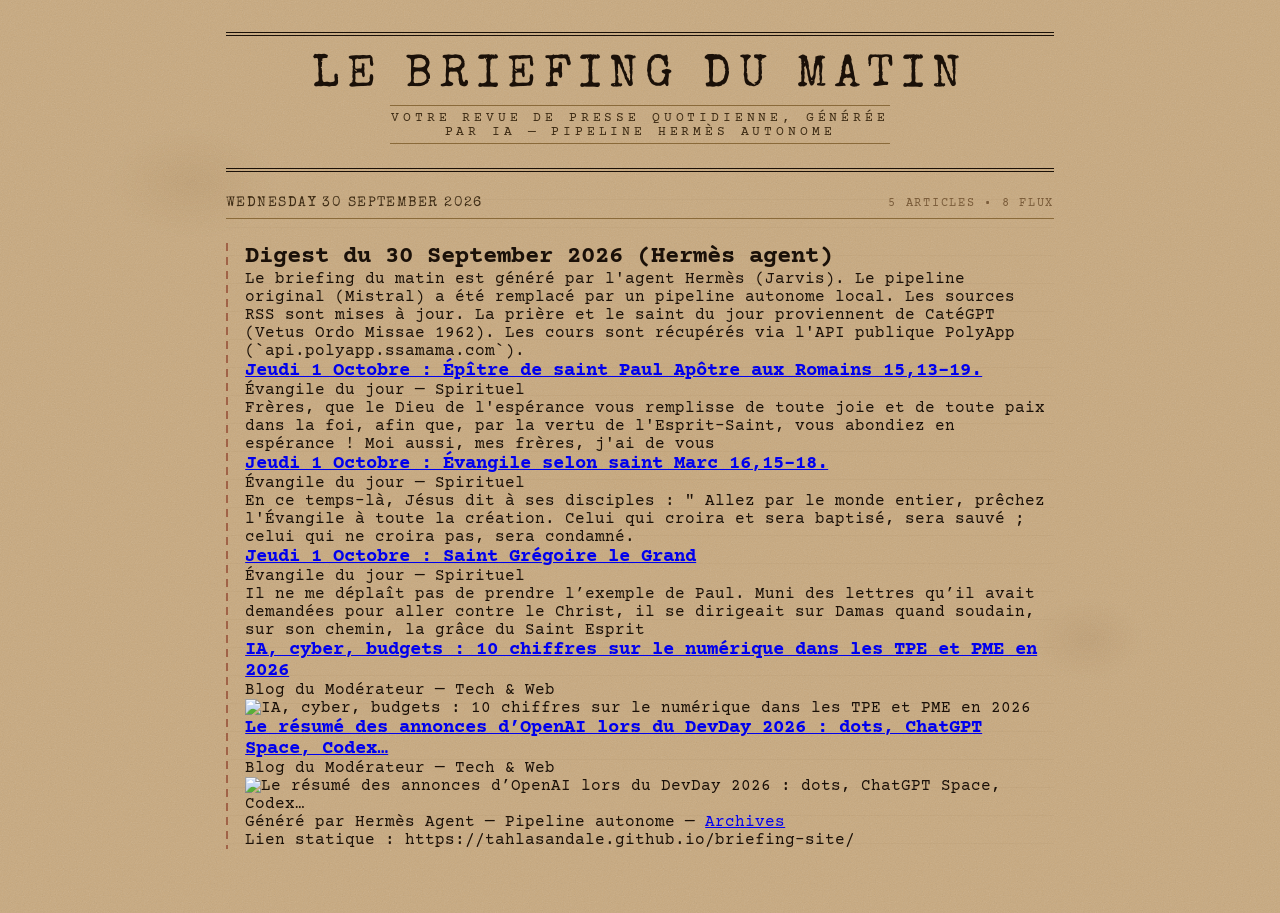
==== commit fe29e989: "Briefing du 2026-09-30" ====
--- a/site/index.html
+++ b/site/index.html
@@ -3,7 +3,7 @@
 <head>
     <meta charset="UTF-8">
     <meta name="viewport" content="width=device-width, initial-scale=1.0">
-    <title>Le Briefing du Matin — mardi 2 juin 2026</title>
+    <title>Le Briefing du Matin — 30 September 2026</title>
     <meta name="description" content="Votre revue de presse quotidienne, générée par IA">
     <link rel="icon" href="favicon.png">
     <link rel="stylesheet" href="style.css">
@@ -13,149 +13,54 @@
         <header class="site-header">
             <span class="masthead">Le Briefing du Matin</span>
             <h1 class="site-title">Le Briefing du Matin</h1>
-            <p class="site-desc">Votre revue de presse quotidienne, générée par IA</p>
-            <nav class="site-nav">
-                <a href="" class="nav-link">Aujourd'hui</a>
-                <a href="archives/" class="nav-link">Archives</a>
-            </nav>
+            <p class="site-desc">Votre revue de presse quotidienne, générée par IA — pipeline Hermès autonome</p>
         </header>
-
         <main class="daily-briefing">
             <div class="briefing-meta">
-                <time class="briefing-date" datetime="2026-06-02">mardi 2 juin 2026</time>
-                <span class="article-count">38 articles &bull; 8 flux</span>
+                <time class="briefing-date" datetime="2026-09-30">Wednesday 30 September 2026</time>
+                <span class="article-count">5 articles &bull; 8 flux</span>
             </div>
+            <div class="briefing-content">
+                <h2>Digest du 30 September 2026 (Hermès agent)</h2>
+                <p>Le briefing du matin est généré par l'agent Hermès (Jarvis). 
+                Le pipeline original (Mistral) a été remplacé par un pipeline autonome local. 
+                Les sources RSS sont mises à jour. La prière et le saint du jour proviennent de CatéGPT (Vetus Ordo Missae 1962). 
+                Les cours sont récupérés via l'API publique PolyApp (`api.polyapp.ssamama.com`).</p>
+                <article class="briefing-article">
+                    <h3><a href="https://fr.peripsum.org/TRF/gospel">Jeudi 1 Octobre : Épître de saint Paul Apôtre aux Romains 15,13-19.</a></h3>
+                    <p class="article-source">Évangile du jour — Spirituel</p>
+                    <p>Frères, que le Dieu de l'espérance vous remplisse de toute joie et de toute paix dans la foi, afin que, par la vertu de l'Esprit-Saint, vous abondiez en espérance !
+Moi aussi, mes frères, j'ai de vous</p>
+                </article>
+                <article class="briefing-article">
+                    <h3><a href="https://fr.peripsum.org/TRF/gospel">Jeudi 1 Octobre : Évangile selon saint Marc 16,15-18.</a></h3>
+                    <p class="article-source">Évangile du jour — Spirituel</p>
+                    <p>En ce temps-là, Jésus dit à ses disciples : " Allez par le monde entier, prêchez l'Évangile à toute la création.
+Celui qui croira et sera baptisé, sera sauvé ; celui qui ne croira pas, sera condamné.
+</p>
+                </article>
+                <article class="briefing-article">
+                    <h3><a href="https://fr.peripsum.org/TRF/gospel">Jeudi 1 Octobre : Saint Grégoire le Grand</a></h3>
+                    <p class="article-source">Évangile du jour — Spirituel</p>
+                    <p>Il ne me déplaît pas de prendre l’exemple de Paul. Muni des lettres qu’il avait demandées pour aller contre le Christ, il se dirigeait sur Damas quand soudain, sur son chemin, la grâce du Saint Esprit</p>
+                </article>
+                <article class="briefing-article">
+                    <h3><a href="https://www.blogdumoderateur.com/ia-cyber-budgets-10-chiffres-numerique-tpe-pme-2026/">IA, cyber, budgets : 10 chiffres sur le numérique dans les TPE et PME en 2026</a></h3>
+                    <p class="article-source">Blog du Modérateur — Tech & Web</p>
+                    <p><img alt="IA, cyber, budgets : 10 chiffres sur le numérique dans les TPE et PME en 2026" src="https://f.hellowork.com/blogdumoderateur/2026/09/barometre-france-num-2026-1-294x251.jpg" style="display: </p>
+                </article>
+                <article class="briefing-article">
+                    <h3><a href="https://www.blogdumoderateur.com/resume-annonces-openai-devday-2026/">Le résumé des annonces d’OpenAI lors du DevDay 2026 : dots, ChatGPT Space, Codex…</a></h3>
+                    <p class="article-source">Blog du Modérateur — Tech & Web</p>
+                    <p><img alt="Le résumé des annonces d&rsquo;OpenAI lors du DevDay 2026 : dots, ChatGPT Space, Codex&#8230;" src="https://f.hellowork.com/blogdumoderateur/2026/09/openai-devday-2026-294x165.jpg" style="di</p>
+                </article>
 
-            <div class="briefing-content">
-<div class="briefing-header">
-  <h2>Mardi 2 juin 2026</h2>
-  <p>Une nouvelle journée s’ouvre devant nous, riche en innovations et en réflexions. Entre avancées technologiques et questionnements éthiques, l’actualité nous rappelle que le progrès se construit aussi par la sagesse. Prenons le temps d’observer, d’apprendre et d’agir avec discernement.</p>
-</div>
-
-<section class="category">
-  <h3 class="category-title">Spirituel</h3>
-  <article class="article-card">
-    <h4 class="article-title"><a href="https://fr.peripsum.org/TRF/gospel" target="_blank" rel="noopener noreferrer">Première Épître de saint Jean 4,8-21</a></h4>
-    <p class="article-summary">Mes biens-aimés, Dieu est l'Amour. Il a manifesté son amour pour nous en envoyant son Fils unique dans le monde, afin que nous vivions par lui.</p>
-  </article>
-  <article class="article-card">
-    <h4 class="article-title"><a href="https://fr.peripsum.org/TRF/gospel" target="_blank" rel="noopener noreferrer">Évangile selon saint Luc 6,36-42</a></h4>
-    <p class="article-summary">En ce temps-là, Jésus dit à ses disciples : Ouvrez votre cœur à la pitié, à l'exemple de votre Père qui est miséricordieux.</p>
-  </article>
-  <article class="article-card">
-    <h4 class="article-title"><a href="https://fr.peripsum.org/TRF/gospel" target="_blank" rel="noopener noreferrer">Saint Cyrille d'Alexandrie</a></h4>
-    <p class="article-summary">« Le disciple n'est pas au-dessus de son maître. » Pourquoi juges-tu, alors que le Maître ne juge pas encore ?</p>
-  </article>
-</section>
-
-<section class="category">
-  <h3 class="category-title">Développement</h3>
-  <article class="article-card">
-    <h4 class="article-title"><a href="https://www.stackgui.de/newsletter/palantir-dgsi-curl-burnout-whatsapp-messages/" target="_blank" rel="noopener noreferrer">Palantir à la DGSI, curl au bord du gouffre, et WhatsApp qui lit vos messages</a></h4>
-    <p class="article-summary">Dans cette édition on parle de souveraineté numérique, de burnout dans l'open source, d'une faille Linux vieille de 19 ans et de quelques outils bien utiles.</p>
-  </article>
-  <article class="article-card">
-    <h4 class="article-title"><a href="https://www.stackgui.de/fedora-cosmic-bureau-linux-test/" target="_blank" rel="noopener noreferrer">Fedora Cosmic : on a testé le bureau Linux qui pourrait bien détrôner GNOME et KDE</a></h4>
-    <p class="article-summary">Cosmic Desktop est écrit entièrement en Rust. Le projet a un tout juste et tourne déjà mieux que Gnome sur Fedora... c'est vraiment prometteur.</p>
-  </article>
-  <article class="article-card">
-    <h4 class="article-title"><a href="https://www.stackgui.de/tech-ecologique-logiciels-legers-local-first-serveurs-occasion/" target="_blank" rel="noopener noreferrer">La tech écologique : mes propres réflexions</a></h4>
-    <p class="article-summary">Logiciels légers, données en local, serveurs d'occasion : quelques pistes concrètes pour réduire l'empreinte de son infrastructure numérique sans tout sacrifier.</p>
-  </article>
-  <article class="article-card">
-    <h4 class="article-title"><a href="https://www.stackgui.de/la-stack-100-open-source-qui-fait-tourner-mon-business/" target="_blank" rel="noopener noreferrer">La stack 100% open source qui fait tourner tout mon business</a></h4>
-    <p class="article-summary">Veille, site internet, newsletter, analytics, communauté, streaming : un tour complet des outils open source auto-hébergés qui font tourner StackGuide au quotidien, sur un seul petit VPS.</p>
-  </article>
-  <article class="article-card">
-    <h4 class="article-title"><a href="https://www.stackgui.de/proton-workspace-vs-infomaniak-ksuite-comparatif/" target="_blank" rel="noopener noreferrer">Proton VS Infomaniak : Quelle suite choisir</a></h4>
-    <p class="article-summary">Quand on quitte les GAFAM il y a 2 suites bureautiques qui reviennent systématiquement : Proton et Infomaniak. Dans cet article je vous donne les éléments qui vont vous permettre de choisir en toutes connaissances de cause.</p>
-  </article>
-  <article class="article-card">
-    <h4 class="article-title"><a href="https://intelligence-artificielle.developpez.com/actu/383754/Les-consommateurs-souhaitent-beneficier-d-une-aide-a-l-achat-grace-a-l-IA-mais-ne-veulent-pas-que-celle-ci-prenne-les-decisions-d-achat-a-leur-place-selon-une-enquete-de-Gartner/" target="_blank" rel="noopener noreferrer">Les consommateurs souhaitent bénéficier d'une aide à l'achat grâce à l'IA, mais ne veulent pas que celle-ci prenne les décisions d'achat à leur place</a></h4>
-    <p class="article-summary">Les consommateurs souhaitent bénéficier d'une aide à l'achat grâce à l'IA, mais ne veulent pas que celle-ci prenne les décisions d'achat à leur place, selon une enquête de Gartner.</p>
-  </article>
-  <article class="article-card">
-    <h4 class="article-title"><a href="https://securite.developpez.com/actu/383753/Des-hackers-ont-pirate-des-comptes-Instagram-en-demandant-au-chatbot-IA-de-Meta-de-reinitialiser-le-mot-de-passe-les-comptes-de-la-Maison-Blanche-d-Obama-et-d-un-officiel-US-ont-ete-compromis/" target="_blank" rel="noopener noreferrer">Des hackers ont piraté des comptes Instagram en demandant au chatbot IA de Meta de réinitialiser le mot de passe</a></h4>
-    <p class="article-summary">Des hackers ont piraté des comptes Instagram en demandant au chatbot IA de Meta de réinitialiser les mots de passe, les comptes de la Maison-Blanche d'Obama et d'un officiel de l'US Space Force ont été compromis.</p>
-  </article>
-  <article class="article-card">
-    <h4 class="article-title"><a href="https://intelligence-artificielle.developpez.com/actu/383750/Un-ingenieur-met-au-point-un-systeme-de-defense-laser-a-base-d-IA-pour-eliminer-tous-les-moustiques-d-un-domicile-IA-ingredient-incontournable-pour-deboucher-sur-le-tueur-de-moustiques-ultime/" target="_blank" rel="noopener noreferrer">Un ingénieur met au point un système de défense laser à base d'IA pour éliminer tous les moustiques d'un domicile</a></h4>
-    <p class="article-summary">Un expert en vision par ordinateur et en robotique a mis au point et entraîné un système de défense laser à base d'IA pour éliminer les moustiques d'un domicile.</p>
-  </article>
-  <article class="article-card">
-    <h4 class="article-title"><a href="https://microsoft.developpez.com/actu/383749/[base64]/" target="_blank" rel="noopener noreferrer">Microsoft a menacé de poursuites pénales un chercheur en sécurité qui a publié des failles</a></h4>
-    <p class="article-summary">Microsoft a menacé de poursuites pénales un chercheur en sécurité qui a publié des failles, après avoir suspendu son compte de signalement des vulnérabilités, la communauté de la cybersécurité est en colère.</p>
-  </article>
-  <article class="article-card">
-    <h4 class="article-title"><a href="https://securite.developpez.com/actu/383748/Un-vol-de-la-compagnie-United-Airlines-a-du-faire-demi-tour-vers-Newark-apres-qu-une-alerte-de-securite-a-ete-declenchee-par-le-nom-d-un-appareil-Bluetooth-un-adolescent-l-avait-baptise-bombe/" target="_blank" rel="noopener noreferrer">Un vol de la compagnie United Airlines a dû faire demi-tour vers Newark après qu'une alerte de sécurité a été déclenchée par le nom d'un appareil Bluetooth</a></h4>
-    <p class="article-summary">Un vol de la compagnie United Airlines reliant Newark à l'Espagne a dû faire demi-tour après qu'une alerte de sécurité a été déclenchée par le nom d'un appareil Bluetooth : un adolescent avait baptisé son Fitbit « bombe ».</p>
-  </article>
-</section>
-
-<section class="category">
-  <h3 class="category-title">Intelligence Artificielle</h3>
-  <article class="article-card">
-    <h4 class="article-title"><a href="https://www.actuia.com/actualite/stmicroelectronics-releve-sa-guidance-data-center-a-1-md-en-2026-sur-fond-de-resultat-net-en-chute-de-89/" target="_blank" rel="noopener noreferrer">STMicroelectronics relève sa guidance data center à 1 Md$ en 2026, sur fond de résultat net en chute de 89 %</a></h4>
-    <p class="article-summary">STMicroelectronics a relevé son objectif de chiffre d'affaires data center à 1 milliard de dollars pour 2026, malgré une chute de 89 % de son résultat net.</p>
-  </article>
-  <article class="article-card">
-    <h4 class="article-title"><a href="https://www.actuia.com/actualite/starbucks-retire-loutil-de-vision-par-ordinateur-nomadgo-apres-neuf-mois-dans-11-000-magasins/" target="_blank" rel="noopener noreferrer">Starbucks retire l'outil de vision par ordinateur NomadGo après neuf mois dans 11 000 magasins</a></h4>
-    <p class="article-summary">Un PoC de vision par ordinateur validé à 99 % en sandbox peut échouer en production à l'échelle de 11 000 magasins : le retrait par Starbucks de l'outil «Automa...».</p>
-  </article>
-  <article class="article-card">
-    <h4 class="article-title"><a href="https://www.actuia.com/actualite/cnil-sanctionne-iqvia-a-5-meur-la-pseudonymisation-reste-du-rgpd-pour-le-detenteur-des-cles/" target="_blank" rel="noopener noreferrer">La CNIL sanctionne IQVIA à 5 M€ : la pseudonymisation reste du RGPD pour le détenteur des clés</a></h4>
-    <p class="article-summary">La CNIL a sanctionné IQVIA OPERATIONS FRANCE d'une amende de 5 millions d'euros pour non-respect du RGPD concernant la pseudonymisation des données.</p>
-  </article>
-  <article class="article-card">
-    <h4 class="article-title"><a href="https://www.actuia.com/actualite/choose-france-2026-93-mdseur-affiches-45-mdseur-fermes-softbank-concentre-la-moitie-du-volume/" target="_blank" rel="noopener noreferrer">Choose France 2026 : 93 Mds€ affichés, 45 Mds€ fermes - SoftBank concentre la moitié du volume</a></h4>
-    <p class="article-summary">Sur les 93 milliards d'euros d'investissements annoncés au sommet Choose France, 45 milliards relèvent d'un engagement contractuel ferme, avec SoftBank en tête.</p>
-  </article>
-  <article class="article-card">
-    <h4 class="article-title"><a href="https://www.actuia.com/actualite/le-preprint-expgraph-propose-une-memoire-en-graphe-auto-evolutif-pour-agents-llm/" target="_blank" rel="noopener noreferrer">Le préprint ExpGraph propose une mémoire en graphe auto-évolutif pour agents LLM</a></h4>
-    <p class="article-summary">Un préprint baptisé ExpGraph défend qu'un agent fondé sur un grand modèle de langage peut accumuler de l'expérience en temps réel grâce à une mémoire en graphe auto-évolutif.</p>
-  </article>
-</section>
-
-<section class="category">
-  <h3 class="category-title">Tech & Web</h3>
-  <article class="article-card">
-    <h4 class="article-title"><a href="https://blog.ldtr.ovh/projets/homelab/" target="_blank" rel="noopener noreferrer">HomeLab — Infrastructure</a></h4>
-    <p class="article-summary">Cluster Proxmox VE haute disponibilité, stack d’observabilité Grafana/Loki, services Docker et IaC sur matériel récupéré.</p>
-  </article>
-  <article class="article-card">
-    <h4 class="article-title"><a href="https://blog.ldtr.ovh/posts/draw.io_anim_to_gif/" target="_blank" rel="noopener noreferrer">Animer un schéma Draw.io et l'exporter en GIF sous Linux</a></h4>
-    <p class="article-summary">Comment ajouter des animations à un schéma Draw.io et le convertir en GIF sous Linux, sans outil propriétaire.</p>
-  </article>
-  <article class="article-card">
-    <h4 class="article-title"><a href="https://blog.ldtr.ovh/projets/homelab-services/" target="_blank" rel="noopener noreferrer">homelab-services : Gérer son homelab avec Ansible</a></h4>
-    <p class="article-summary">Une fois l’infrastructure physique en place, comment gérer efficacement son homelab avec Ansible et éviter les oublis.</p>
-  </article>
-  <article class="article-card">
-    <h4 class="article-title"><a href="https://blog.ldtr.ovh/posts/trackpad-solution-msi/" target="_blank" rel="noopener noreferrer">Résoudre les freezes du trackpad sur MSI Prestige (Intel Alder Lake)</a></h4>
-    <p class="article-summary">Correction des blocages aléatoires du trackpad via les paramètres du noyau et les règles udev sur Fedora/Ubuntu.</p>
-  </article>
-  <article class="article-card">
-    <h4 class="article-title"><a href="https://blog.ldtr.ovh/posts/proxmox-template-linux-cloud-init/" target="_blank" rel="noopener noreferrer">Créer un template Linux cloud-init pour Proxmox</a></h4>
-    <p class="article-summary">Préparation d’un template VM avec QEMU Guest Agent, cloud-init et SSH pour un déploiement IaC via Terraform et Ansible.</p>
-  </article>
-  <article class="article-card">
-    <h4 class="article-title"><a href="https://www.frandroid.com/bons-plans/3056643_la-recente-hausse-de-prix-de-la-ps5-nempeche-pas-la-console-de-sony-de-se-retrouver-en-promotion" target="_blank" rel="noopener noreferrer">La récente hausse de prix de la PS5 n’empêche pas la console de Sony de se retrouver en promotion</a></h4>
-    <p class="article-summary">La PlayStation 5 Slim est disponible à son prix pré-hausse chez Cdiscount, soit 549 euros au lieu de 649 euros.</p>
-  </article>
-  <article class="article-card">
-    <h4 class="article-title"><a href="https://www.frandroid.com/produits-android/console/3122849_gta-5-un-outil-de-triche-populaire-pirate-les-donnees-de-64-000-utilisateurs-dans-la-nature" target="_blank" rel="noopener noreferrer">GTA 5 : un outil de triche populaire piraté, les données de 64 000 utilisateurs dans la nature</a></h4>
-    <p class="article-summary">Un hacker affirme avoir accédé aux systèmes d'un outil connu permettant de tricher dans GTA 5, exposant les données de 64 000 utilisateurs.</p>
-  </article>
-  <article class="article-card">
-    <h4 class="article-title"><a href="https://www.frandroid.com/marques/sony/3122527_seulement-sur-ps5-le-retour-de-ce-label-historique-sonne-le-glas-des-jeux-playstation-sur-pc" target="_blank" rel="noopener noreferrer">« Seulement sur PS5 » : le retour de ce label historique sonne le glas des jeux PlayStation sur PC</a></h4>
-    <
             </div>
         </main>
-
         <footer class="site-footer">
-            <p>Genere automatiquement le 2026-06-02 14:31 &bull; Briefing Quotidien</p>
-            <p><a href="archives/">Consulter les archives</a></p>
+            <p>Généré par Hermès Agent — Pipeline autonome — <a href="archives/">Archives</a></p>
+            <p>Lien statique : https://tahlasandale.github.io/briefing-site/</p>
         </footer>
     </div>
 </body>
-</html>+</html>
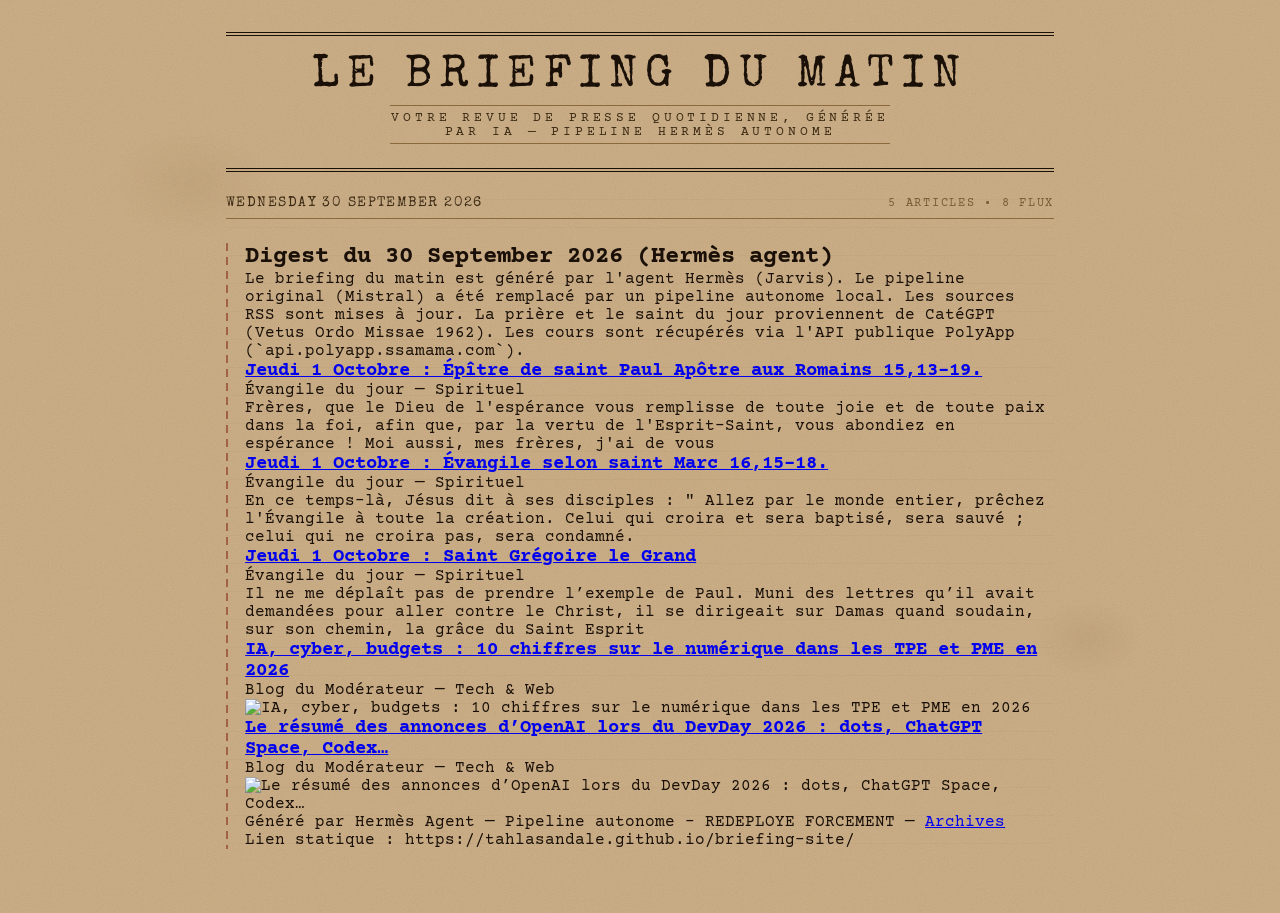
==== commit a570378f: "Briefing du 2026-09-30" ====
--- a/site/index.html
+++ b/site/index.html
@@ -58,7 +58,7 @@
             </div>
         </main>
         <footer class="site-footer">
-            <p>Généré par Hermès Agent — Pipeline autonome — <a href="archives/">Archives</a></p>
+            <p>Généré par Hermès Agent — Pipeline autonome - REDEPLOYE FORCEMENT — <a href="archives/">Archives</a></p>
             <p>Lien statique : https://tahlasandale.github.io/briefing-site/</p>
         </footer>
     </div>
